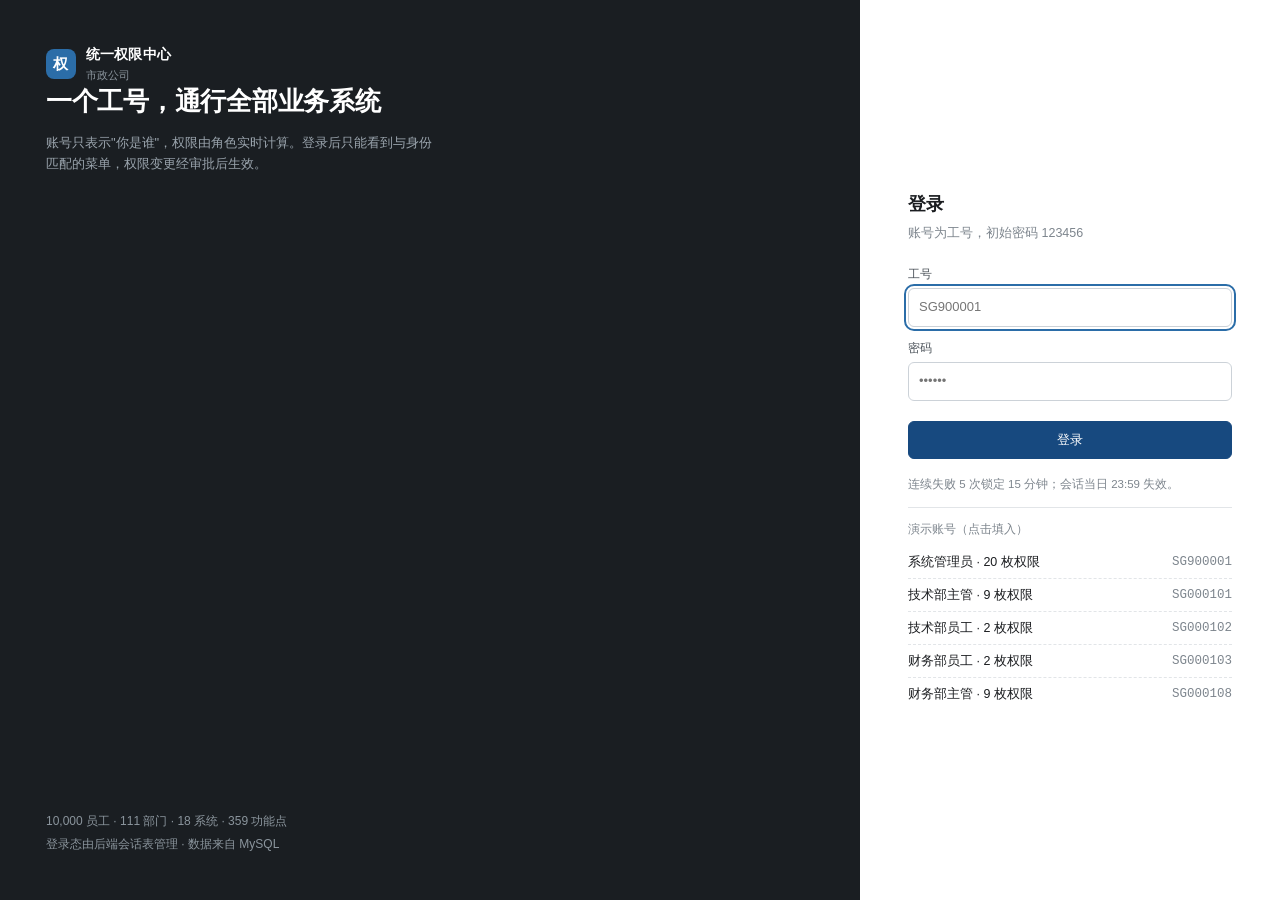
==== iam-backend/prototype.html @ 29bde238 "最新版，包含黑盒白盒测试" ====
<!DOCTYPE html>
<html lang="zh-CN">
<head>
<meta charset="utf-8">
<meta name="viewport" content="width=device-width, initial-scale=1">
<title>统一权限中心 · 前后端联调版</title>
<style>

:root{
  --paper:#f3f4f5;
  --surface:#ffffff;
  --surface-2:#f8f9fa;
  --line:#e2e5e8;
  --line-2:#ccd2d8;
  --ink:#1b1d20;
  --ink-2:#4d545b;
  --ink-3:#7d858d;
  --auth:#17497f;
  --auth-bg:#ecf2f9;
  --auth-line:#b8cde3;
  --grant:#0f6e56;
  --grant-bg:#e5f4ee;
  --add:#185fa5;
  --add-bg:#e8f1fa;
  --deny:#a32d2d;
  --deny-bg:#fbeaea;
  --except:#534ab7;
  --except-bg:#eeedfd;
  --sens:#854f0b;
  --sens-bg:#fbf0db;
  --rail:#1a1e22;
  --mono:ui-monospace,"Cascadia Mono","Consolas","Courier New",monospace;
}
*,*::before,*::after{box-sizing:border-box}
[hidden]{display:none !important}
html{-webkit-text-size-adjust:100%}
body{
  margin:0;background:var(--paper);color:var(--ink);
  font-family:-apple-system,BlinkMacSystemFont,"Segoe UI","PingFang SC","Hiragino Sans GB","Microsoft YaHei",sans-serif;
  font-size:14px;line-height:1.6;font-variant-numeric:tabular-nums;
  -webkit-font-smoothing:antialiased;
}
/* 登录态：隐藏应用外壳，登录页占满整屏 */
body.is-login .rail, body.is-login .topbar{display:none}
body.is-login .app{grid-template-columns:1fr}
body.is-login .viewport{padding:0;max-width:none}
.lg-label{display:block;font-size:12px;color:var(--ink-2);margin:0 0 4px}
.lg-err{border:1px solid #eecaca;background:var(--deny-bg);color:#7d2222;font-size:12.5px;border-radius:6px;padding:6px 9px;margin-bottom:10px}
.acct{display:flex;justify-content:space-between;gap:10px;border-bottom:1px dashed var(--line);padding:6px 0;font-size:12.5px;cursor:pointer}
.acct:last-child{border-bottom:0}
.acct:hover{color:var(--auth)}
.acct .n{font-family:var(--mono);color:var(--ink-3)}
button,input,select,textarea{font:inherit;color:inherit}
a{color:var(--auth);text-decoration:none}
h1,h2,h3,h4{margin:0;font-weight:600}
.app{display:grid;grid-template-columns:214px minmax(0,1fr);min-height:100vh}

/* ---------- 左侧导航 ---------- */
.rail{
  position:sticky;top:0;height:100vh;overflow-y:auto;background:var(--rail);
  color:#c7ced4;padding:18px 12px 14px;display:flex;flex-direction:column;gap:16px;
}
.brand{display:flex;align-items:center;gap:10px;padding:2px 8px 14px;border-bottom:1px solid rgba(255,255,255,.09)}
.mark{
  width:30px;height:30px;flex:0 0 30px;border-radius:8px;background:#2b6da8;
  color:#fff;display:grid;place-items:center;font-size:15px;font-weight:600;letter-spacing:.02em;
}
.b-name{color:#fff;font-size:13.5px;font-weight:600;letter-spacing:.01em}
.b-sub{font-size:11px;color:#8b959d;margin-top:1px}
.nav-g{display:flex;flex-direction:column;gap:2px}
.nav-t{font-size:11.5px;color:#7d878f;padding:6px 9px 4px}
.nav-i{
  display:flex;align-items:center;justify-content:space-between;gap:6px;
  background:none;border:0;border-radius:6px;padding:7px 9px;text-align:left;
  color:#c7ced4;font-size:13px;cursor:pointer;width:100%;
}
.nav-i:hover{background:rgba(255,255,255,.06);color:#fff}
.nav-i[aria-current="true"]{background:rgba(72,140,200,.20);color:#fff;box-shadow:inset 2px 0 0 #5b9fd8}
.nav-i .pin{font-size:10.5px;color:#0f6e56;background:rgba(15,110,86,.22);border-radius:3px;padding:0 5px}
.rail-foot{margin-top:auto;font-size:11px;color:#77808a;line-height:1.5;padding:10px 9px 0;border-top:1px solid rgba(255,255,255,.09)}

/* ---------- 顶部作用域条 ---------- */
.main{min-width:0;display:flex;flex-direction:column}
.topbar{
  position:sticky;top:0;z-index:20;display:flex;align-items:center;justify-content:space-between;gap:16px;
  padding:10px 22px;background:var(--surface);border-bottom:1px solid var(--line);
}
.scope{display:flex;align-items:center;gap:9px;min-width:0}
.scope-k{font-size:11.5px;color:var(--ink-3)}
.scope select{
  border:1px solid var(--line-2);background:var(--surface);border-radius:6px;
  padding:4px 8px;font-size:13px;max-width:280px;
}
.who-role{font-size:12px;color:var(--ink-2);white-space:nowrap;overflow:hidden;text-overflow:ellipsis}
.top-right{display:flex;align-items:center;gap:8px;flex:0 0 auto}
.chip{
  font-size:11.5px;color:var(--ink-2);background:var(--surface-2);border:1px solid var(--line);
  border-radius:4px;padding:2px 8px;white-space:nowrap;
}
.chip.warn{color:var(--sens);background:var(--sens-bg);border-color:#ecd9b4}

/* ---------- 内容区 ---------- */
.viewport{padding:20px 22px 56px;max-width:1500px;width:100%}
.screen[hidden]{display:none}
.screen-h{margin-bottom:14px}
.screen-h h1{font-size:20px;letter-spacing:-.01em}
.screen-h .lead{color:var(--ink-2);font-size:13px;margin:4px 0 0;max-width:78ch}
.cov{font-size:11.5px;color:var(--ink-3);margin-top:6px}
.cov b{font-weight:500;color:var(--ink-2);font-family:var(--mono);font-size:11px}

.panel{background:var(--surface);border:1px solid var(--line);border-radius:10px;overflow:hidden}
.panel + .panel{margin-top:14px}
.panel-h{
  display:flex;align-items:center;justify-content:space-between;gap:12px;
  padding:11px 14px;border-bottom:1px solid var(--line);background:var(--surface);
}
.panel-h h2{font-size:14px}
.panel-h .hint{font-size:11.5px;color:var(--ink-3);font-weight:400}
.panel-b{padding:14px}
.panel-b.flush{padding:0;overflow-x:auto}
.grid-2{display:grid;grid-template-columns:minmax(0,1fr) 340px;gap:14px;align-items:start}
.grid-2.wide{grid-template-columns:minmax(0,1fr) 380px}
.stack{display:flex;flex-direction:column;gap:14px}
.stack.sm{gap:8px}

/* ---------- 表格 ---------- */
.tbl{width:100%;border-collapse:collapse;font-size:13px}
.tbl th{
  text-align:left;font-weight:500;font-size:11.5px;color:var(--ink-3);
  padding:8px 12px;background:var(--surface-2);border-bottom:1px solid var(--line);white-space:nowrap;
}
.tbl td{padding:9px 12px;border-bottom:1px solid var(--line);vertical-align:top}
.tbl tr:last-child td{border-bottom:0}
.tbl tbody tr:hover{background:#f8fafb}
.tbl .num{font-family:var(--mono);font-size:11.5px;color:var(--ink-3)}
.tbl .who{font-weight:500}
.tbl .sub{font-size:11.5px;color:var(--ink-3);margin-top:1px}
.tbl .r{text-align:right}
.tbl.tight td{padding:7px 12px}

/* ---------- 标签 ---------- */
.tag{
  display:inline-flex;align-items:center;gap:3px;font-size:11px;line-height:1.5;
  padding:1px 6px;border-radius:4px;border:1px solid transparent;white-space:nowrap;font-weight:500;
}
.tag.grant{color:var(--grant);background:var(--grant-bg);border-color:#c9e6db}
.tag.add{color:var(--add);background:var(--add-bg);border-color:#c9dcef}
.tag.deny{color:var(--deny);background:var(--deny-bg);border-color:#eecaca}
.tag.except{color:var(--except);background:var(--except-bg);border-color:#d6d3f4}
.tag.sens{color:var(--sens);background:var(--sens-bg);border-color:#ecd9b4}
.tag.mute{color:var(--ink-3);background:var(--surface-2);border-color:var(--line)}
.tag.pend{color:var(--auth);background:var(--auth-bg);border-color:var(--auth-line)}
.tag.plain{color:var(--ink-2);background:none;border-color:var(--line-2)}
.pm{font-family:var(--mono);font-weight:600;font-size:12px}
.pm.plus{color:var(--add)}
.pm.minus{color:var(--deny)}

/* ---------- 按钮 ---------- */
.btn{
  display:inline-flex;align-items:center;gap:6px;border:1px solid var(--line-2);background:var(--surface);
  color:var(--ink);border-radius:6px;padding:5px 11px;font-size:12.5px;cursor:pointer;
}
.btn:hover{background:var(--surface-2)}
.btn.pri{background:var(--auth);border-color:var(--auth);color:#fff}
.btn.pri:hover{background:#123a66}
.btn.danger{color:var(--deny);border-color:#e0b4b4;background:#fff}
.btn.ghost{border-color:transparent;background:none;color:var(--auth);padding-left:0}
.btn.sm{padding:3px 8px;font-size:11.5px}
.viewport.is-ro .pick input{pointer-events:none;opacity:.45}
.viewport.is-ro .inp,.viewport.is-ro textarea{pointer-events:none;opacity:.6}
.viewport.is-ro .only-edit{display:none !important}
.btn[disabled]{opacity:.4;cursor:not-allowed}
.btn:focus-visible,.nav-i:focus-visible,select:focus-visible,input:focus-visible,textarea:focus-visible{
  outline:2px solid #2b6da8;outline-offset:2px;
}
.actions{display:flex;gap:8px;flex-wrap:wrap;align-items:center}

/* ---------- KPI 条 ---------- */
.kpis{display:grid;grid-template-columns:repeat(4,minmax(0,1fr));border:1px solid var(--line);background:var(--surface);border-radius:10px;overflow:hidden}
.kpi{padding:12px 14px;border-right:1px solid var(--line)}
.kpi:last-child{border-right:0}
.kpi .k{font-size:11.5px;color:var(--ink-3)}
.kpi .v{font-size:21px;font-weight:600;letter-spacing:-.01em;margin-top:2px}
.kpi .v small{font-size:12px;font-weight:400;color:var(--ink-3);margin-left:3px}
.kpi .d{font-size:11px;color:var(--ink-3);margin-top:1px}

/* ---------- 提示条 ---------- */
.banner{
  display:flex;align-items:flex-start;gap:8px;padding:9px 12px;border-radius:7px;font-size:12.5px;
  border:1px solid var(--auth-line);background:var(--auth-bg);color:#12395f;margin-bottom:12px;
}
.banner[hidden]{display:none}
.banner.warn{border-color:#ecd9b4;background:var(--sens-bg);color:#6b3f08}
.banner.deny{border-color:#eecaca;background:var(--deny-bg);color:#7d2222}
.banner.mute{border-color:var(--line);background:var(--surface-2);color:var(--ink-2)}
.banner b{font-weight:600}

/* ---------- 权限台账 ---------- */
.formula{display:flex;flex-wrap:wrap;align-items:center;gap:6px;font-size:12px;color:var(--ink-2)}
.fbox{border:1px solid var(--line);background:var(--surface-2);border-radius:6px;padding:6px 9px;text-align:center;min-width:70px}
.fbox .n{display:block;font-size:16px;font-weight:600;color:var(--ink);font-family:var(--mono)}
.fbox .l{display:block;font-size:10.5px;color:var(--ink-3)}
.frows{border:1px solid var(--line);border-radius:7px;padding:3px 10px;background:var(--surface-2)}
.frow{display:flex;align-items:center;gap:8px;padding:5px 0;border-bottom:1px dashed var(--line)}
.frow:last-child{border-bottom:0}
.frow .fl{font-size:12px;color:var(--ink-2)}
.frow .fn{margin-left:auto;font-family:var(--mono);font-weight:600;font-size:13.5px;color:var(--ink)}
.frow.total .fl{color:var(--ink);font-weight:500}
.frow.total .fn{font-size:16px;color:var(--auth)}
.pick-row.sel{background:var(--auth-bg);box-shadow:inset 2px 0 0 var(--auth)}
.list-item{display:block;width:100%;text-align:left;background:none;border:0;border-bottom:1px solid var(--line);padding:11px 14px;cursor:pointer}
.list-item:last-child{border-bottom:0}
.list-item:hover{background:#f8fafb}
.list-item.sel{background:var(--auth-bg);box-shadow:inset 3px 0 0 var(--auth)}
.list-item .t{font-size:13px;font-weight:500;color:var(--ink)}
.list-item .m{font-size:11.5px;color:var(--ink-3);margin-top:2px}
.list-item .r{float:right;font-size:11px;color:var(--ink-3)}
.fop{color:var(--ink-3);font-size:14px}
.equiv{font-family:var(--mono);font-weight:600;color:var(--ink)}

/* ---------- 审批链 ---------- */
.steps{display:flex;flex-direction:column;gap:0}
.step{display:flex;gap:10px;position:relative;padding-bottom:14px}
.step:last-child{padding-bottom:0}
.step::before{
  content:"";position:absolute;left:9px;top:20px;bottom:0;width:1px;background:var(--line-2);
}
.step:last-child::before{display:none}
.dot{
  width:19px;height:19px;flex:0 0 19px;border-radius:50%;border:1px solid var(--line-2);
  background:var(--surface);display:grid;place-items:center;font-size:10px;color:var(--ink-3);z-index:1;
}
.step.done .dot{background:var(--grant);border-color:var(--grant);color:#fff}
.step.cur .dot{background:var(--auth);border-color:var(--auth);color:#fff;box-shadow:0 0 0 3px var(--auth-bg)}
.step .s-t{font-size:12.5px;font-weight:500}
.step .s-d{font-size:11.5px;color:var(--ink-3);margin-top:1px}
.step .s-n{font-size:11px;color:var(--ink-2);background:var(--surface-2);border:1px solid var(--line);border-radius:4px;padding:3px 7px;margin-top:4px;display:inline-block}

/* ---------- 表单 ---------- */
.field{margin-bottom:12px}
.field:last-child{margin-bottom:0}
.field > label{display:block;font-size:12px;color:var(--ink-2);margin-bottom:4px}
.field .need{color:var(--deny)}
.inp{
  width:100%;border:1px solid var(--line-2);border-radius:6px;padding:6px 9px;font-size:13px;background:var(--surface);
}
textarea.inp{min-height:64px;resize:vertical;line-height:1.55}
.radio-row{display:flex;gap:14px;flex-wrap:wrap;font-size:12.5px;color:var(--ink-2);padding-top:3px}
.radio-row label{display:flex;align-items:center;gap:5px;cursor:pointer}
.help{font-size:11.5px;color:var(--ink-3);margin-top:4px}

/* ---------- 选择列表 ---------- */
.pick{border:1px solid var(--line);border-radius:7px;overflow:hidden}
.pick-h{display:flex;align-items:center;justify-content:space-between;gap:8px;padding:7px 10px;background:var(--surface-2);border-bottom:1px solid var(--line);font-size:12.5px}
.pick-row{display:flex;align-items:center;gap:8px;padding:6px 10px;border-bottom:1px solid var(--line);font-size:12.5px}
.pick-row:last-child{border-bottom:0}
.pick-row:hover{background:#f8fafb}
.pick-row .code{font-family:var(--mono);font-size:10.5px;color:var(--ink-3);margin-left:auto}

/* ---------- 小结构 ---------- */
.kv{display:grid;grid-template-columns:88px minmax(0,1fr);gap:5px 10px;font-size:12.5px}
.kv dt{color:var(--ink-3)}
.kv dd{margin:0;color:var(--ink)}
.muted{color:var(--ink-3);font-size:11.5px}
.rule{height:1px;background:var(--line);margin:12px 0}
.sec-t{font-size:12px;color:var(--ink-3);margin:0 0 7px}
.mono{font-family:var(--mono)}
.right{border-left:1px solid var(--line);padding-left:14px}
.divider{display:flex;align-items:center;gap:8px;font-size:11.5px;color:var(--ink-3);margin:10px 0}
.divider::before,.divider::after{content:"";height:1px;background:var(--line);flex:1}
.chips{display:flex;gap:6px;flex-wrap:wrap}
.fchip{border:1px solid var(--line-2);background:var(--surface);border-radius:999px;padding:3px 10px;font-size:12px;cursor:pointer;color:var(--ink-2)}
.fchip[aria-pressed="true"]{background:var(--auth);border-color:var(--auth);color:#fff}
.tabs{display:flex;gap:16px;border-bottom:1px solid var(--line);margin-bottom:14px}
.tab{background:none;border:0;padding:7px 0;font-size:13px;color:var(--ink-3);cursor:pointer;border-bottom:2px solid transparent;margin-bottom:-1px}
.tab[aria-selected="true"]{color:var(--ink);border-bottom-color:var(--auth);font-weight:500}
.tree{font-size:12.5px}
.tree .t1{font-weight:600;padding:5px 0}
.tree .t2{padding:4px 0 4px 16px;color:var(--ink-2)}
.tree .t3{padding:4px 0 4px 32px;color:var(--ink-2);display:flex;gap:8px;align-items:center}
.tree .t3 .code{font-family:var(--mono);font-size:10.5px;color:var(--ink-3);margin-left:auto}
.avatar{width:26px;height:26px;border-radius:50%;background:var(--auth-bg);color:var(--auth);display:grid;place-items:center;font-size:11.5px;font-weight:600;flex:0 0 26px}
.userline{display:flex;align-items:center;gap:8px}
.legend{display:flex;gap:14px;flex-wrap:wrap;font-size:11.5px;color:var(--ink-3)}
.bar{height:6px;border-radius:3px;background:var(--surface-2);border:1px solid var(--line);overflow:hidden;display:flex}
.bar i{display:block;height:100%}
.bar .b-base{background:#9fb3c6}
.bar .b-add{background:#4a8bc2}
.bar .b-exc{background:#7d75d0}
.bar .b-deny{background:#c46b6b}
.timeline{list-style:none;margin:0;padding:0;font-size:12px}
.timeline li{display:grid;grid-template-columns:72px 10px minmax(0,1fr);gap:8px;padding-bottom:9px}
.timeline li span:first-child{color:var(--ink-3);font-family:var(--mono);font-size:11px}
.timeline .d{justify-self:center;width:7px;height:7px;border-radius:50%;background:var(--line-2);margin-top:5px}
.timeline li.on .d{background:var(--auth)}
.login-wrap{min-height:100vh;display:grid;grid-template-columns:minmax(0,1fr) 420px;background:var(--surface)}
.login-side{background:var(--rail);color:#cfd6dc;padding:44px 46px;display:flex;flex-direction:column;justify-content:space-between}
.login-side h1{font-size:26px;color:#fff;line-height:1.35;letter-spacing:-.01em;max-width:16em}
.login-side p{color:#9aa4ad;font-size:13px;max-width:30em;margin:14px 0 0}
.login-form{display:flex;flex-direction:column;justify-content:center;padding:44px 48px;gap:0}
.login-form h2{font-size:18px;margin-bottom:4px}
.login-form .sub{font-size:12.5px;color:var(--ink-3);margin-bottom:22px}
.login-form .inp{padding:8px 10px;margin-bottom:12px}
.login-note{font-size:11.5px;color:var(--ink-3);margin-top:16px;line-height:1.7}
@media (max-width:1100px){
  .app{grid-template-columns:1fr}
  .rail{position:static;height:auto;flex-direction:row;flex-wrap:wrap;align-items:center;gap:10px;padding:10px 12px}
  .brand{border:0;padding:0;flex:0 0 auto}
  #nav{display:flex;flex:1 1 auto;flex-wrap:wrap;justify-content:flex-end;gap:6px}
  .nav-g{flex-direction:row;flex-wrap:wrap;gap:4px}
  .nav-i{width:auto;padding:4px 10px;font-size:12px;border:1px solid rgba(255,255,255,.14)}
  .nav-t{display:none}
  .rail-foot{display:none}
  .grid-2,.grid-2.wide{grid-template-columns:1fr}
  .kpis{grid-template-columns:repeat(2,1fr)}
  .login-wrap{grid-template-columns:1fr}
  .login-side{padding:28px}
}
@media (prefers-reduced-motion:reduce){*{animation:none!important;transition:none!important}}


.mx th{text-align:center}
.mx td{text-align:center;padding:6px 8px}
.mx td:first-child{text-align:left;width:38%}
.mx .on{color:var(--grant);font-weight:600}
.mx .off{color:#c9ced3}
.op{font-size:11px;border:1px solid var(--line);border-radius:3px;padding:0 4px;color:var(--ink-3);margin-right:3px;display:inline-block;line-height:1.5}
.op.on{color:var(--grant);border-color:#c9e6db;background:var(--grant-bg)}
.gap{display:grid;grid-template-columns:22px minmax(0,1fr);gap:8px;font-size:12.5px;padding:7px 0;border-bottom:1px dashed var(--line)}
.gap:last-child{border-bottom:0}
.gap b{font-weight:600;color:var(--ink)}
.gap .no{color:var(--deny);font-family:var(--mono);font-size:11.5px}


</style>
<style>
  .loading,.empty{padding:32px 16px;text-align:center;color:var(--ink-3);font-size:13px}
  .toast-host{position:fixed;right:22px;bottom:22px;z-index:99;display:flex;flex-direction:column;gap:10px}
  .toast{
    min-width:250px;max-width:400px;padding:11px 14px;border-radius:8px;background:#1f2937;color:#fff;
    font-size:13px;line-height:1.55;box-shadow:0 10px 30px rgba(0,0,0,.18);
    border-left:3px solid #5b9fd8;animation:toastIn .18s ease-out
  }
  .toast.err{background:#7d2222;border-left-color:#f0a6a6}
  .toast.ok{background:#0f4c3a;border-left-color:#7fd3b5}
  @keyframes toastIn{from{opacity:0;transform:translateY(6px)}to{opacity:1;transform:none}}
  .apply-grid{display:grid;grid-template-columns:110px minmax(0,1fr);gap:10px 14px;align-items:start}
  .apply-grid > label{padding-top:8px;font-size:12.5px;color:var(--ink-2)}
  .apply-grid .help{font-size:11.5px;color:var(--ink-3);margin-top:4px;line-height:1.6}
  .form-error{color:var(--deny);background:var(--deny-bg);border:1px solid #eecaca;border-radius:6px;padding:7px 10px;font-size:12.5px;margin-bottom:10px}
  .row-actions{display:flex;gap:6px;justify-content:flex-end}
  .perm-cell{font-family:var(--mono);font-size:11px;color:var(--ink-3)}
  .modal-mask{position:fixed;inset:0;background:rgba(17,24,39,.45);display:flex;align-items:center;justify-content:center;z-index:100;padding:20px}
  .modal{background:#fff;border-radius:12px;width:min(580px,100%);max-height:90vh;overflow:auto;box-shadow:0 20px 60px rgba(0,0,0,.25)}
  .modal-head{display:flex;align-items:center;justify-content:space-between;padding:14px 18px;border-bottom:1px solid var(--line)}
  .modal-head h3{margin:0;font-size:15px;font-weight:600}
  .modal-close{border:0;background:none;font-size:20px;line-height:1;color:var(--ink-3);cursor:pointer;padding:0 2px}
  .modal-body{padding:16px 18px}
  .modal-foot{display:flex;justify-content:flex-end;gap:8px;padding:12px 18px;border-top:1px solid var(--line)}
  .mfield{margin-bottom:12px}
  .mfield:last-child{margin-bottom:0}
  .mfield label{display:block;font-size:12px;color:var(--ink-2);margin-bottom:4px}
  .page-actions{display:flex;gap:8px;align-items:center;flex-shrink:0}
  .perm-groups{max-height:52vh;overflow:auto;border:1px solid var(--line);border-radius:8px;margin-top:10px}
  .perm-group{border-bottom:1px solid var(--line);padding:8px 12px}
  .perm-group:last-child{border-bottom:0}
  .perm-group-h{font-size:11.5px;color:var(--ink-3);margin-bottom:4px}
  .perm-check{display:flex;align-items:center;gap:8px;padding:4px 0;font-size:12.5px;cursor:pointer}
  .perm-check code{margin-left:auto;font-size:10.5px;color:var(--ink-3);font-family:var(--mono)}
</style>
</head>
<body>
<div class="app" id="app">
  <aside class="rail">
    <div class="brand">
      <div class="mark">权</div>
      <div>
        <div class="b-name">统一权限中心</div>
        <div class="b-sub">市政公司 · 联调版</div>
      </div>
    </div>
    <nav id="nav"></nav>
    <div class="rail-foot">
      数据来自 MySQL · 会话由后端管理<br>
      <span id="railApi"></span>
    </div>
  </aside>
  <div class="main">
    <header class="topbar">
      <div class="scope">
        <span class="scope-k">当前登录</span>
        <span class="who-role" id="whoRole"></span>
      </div>
      <div class="top-right">
        <span class="chip" id="whoName">—</span>
        <span class="chip" id="sessChip">会话至 23:59</span>
        <button class="btn sm" id="logout">退出登录</button>
      </div>
    </header>
    <div class="viewport" id="view"></div>
  </div>
</div>
<div class="toast-host" id="toastHost"></div>

<script>
/* ============================================================
 * 后端地址
 * 若要连接云服务器，只需将 API_BASE_URL 修改为
 * http://<服务器公网IP>:8080 即可
 * ============================================================ */
const API_BASE_URL = 'http://127.0.0.1:8080';

const SESSION_KEY = 'iam_session';
const state = {
  sessionId: '',
  user: null,
  roles: [],
  permissions: [],
  menus: [],
  expireAt: '',
  active: ''
};

const el = id => document.getElementById(id);

function escapeHtml(v) {
  return String(v == null ? '' : v).replace(/[&<>"']/g, c => ({
    '&': '&amp;', '<': '&lt;', '>': '&gt;', '"': '&quot;', "'": '&#39;'
  }[c]));
}

/* ---------------- Toast ---------------- */
function toast(message, type) {
  const box = document.createElement('div');
  box.className = 'toast ' + (type || '');
  box.textContent = message;
  el('toastHost').appendChild(box);
  setTimeout(() => box.remove(), 4200);
}

/* ---------------- 请求 ---------------- */
async function api(path, options = {}) {
  const { method = 'GET', body = null, auth = true } = options;
  const headers = {};
  if (auth && state.sessionId) headers['Authorization'] = 'Bearer ' + state.sessionId;
  if (body) headers['Content-Type'] = 'application/json';

  let res;
  try {
    res = await fetch(`${API_BASE_URL}${path}`, {
      method,
      headers,
      body: body ? JSON.stringify(body) : undefined
    });
  } catch (e) {
    return { code: -1, message: `无法连接后端（${API_BASE_URL}），请确认服务已启动` };
  }

  let data;
  try {
    data = await res.json();
  } catch (e) {
    return { code: -1, message: '后端返回的不是合法 JSON' };
  }

  if (data.code === 403) {
    const perm = data.data && data.data.requiredPerm ? data.data.requiredPerm : '未知';
    toast(`越权拦截生效：缺少权限 ${perm}`, 'err');
  }
  if (auth && (res.status === 401 || data.code === 401)) {
    clearSession();
    renderLogin('会话已失效，请重新登录');
  }
  return data;
}

/* ---------------- 会话 ---------------- */
function clearSession() {
  state.sessionId = '';
  state.user = null;
  state.roles = [];
  state.permissions = [];
  state.menus = [];
  state.expireAt = '';
  localStorage.removeItem(SESSION_KEY);
}

function saveSession(data) {
  localStorage.setItem(SESSION_KEY, JSON.stringify({
    sessionId: data.sessionId,
    user: { id: data.user.id, name: data.user.name, account: data.user.account },
    roles: (data.roles || []).map(r => r.name || r),
    menus: data.menus || [],
    expireAt: data.expireAt || ''
  }));
}

function readSession() {
  try { return JSON.parse(localStorage.getItem(SESSION_KEY) || 'null'); } catch (e) { return null; }
}

function applySession(data) {
  state.sessionId = data.sessionId || state.sessionId;
  state.user = data.user || state.user;
  state.roles = (data.roles || []).map(r => r.name || r);
  state.permissions = data.permissions || [];
  state.menus = data.menus || [];
  state.expireAt = data.expireAt || state.expireAt;
}

/* ---------------- 登录页 ---------------- */
function showLoginError(message) {
  const box = el('lgErr');
  if (!message) { box.hidden = true; box.textContent = ''; return; }
  box.hidden = false;
  box.textContent = message;
}

function renderLogin(message) {
  document.body.classList.add('is-login');
  el('whoName').textContent = '未登录';
  el('whoRole').textContent = '';
  el('nav').innerHTML = '';

  el('view').innerHTML =
    '<div class="login-wrap"><div class="login-side"><div>' +
    '<div class="brand" style="border:0;padding:0"><div class="mark">权</div><div><div class="b-name">统一权限中心</div><div class="b-sub">市政公司</div></div></div>' +
    '<h1>一个工号，通行全部业务系统</h1>' +
    '<p>账号只表示"你是谁"，权限由角色实时计算。登录后只能看到与身份匹配的菜单，权限变更经审批后生效。</p>' +
    '</div><div style="font-size:12px;color:#8b959d;line-height:1.9">10,000 员工 · 111 部门 · 18 系统 · 359 功能点<br>登录态由后端会话表管理 · 数据来自 MySQL</div></div>' +
    '<div class="login-form"><h2>登录</h2><div class="sub">账号为工号，初始密码 123456</div>' +
    '<div id="lgErr" class="lg-err"' + (message ? '' : ' hidden') + '>' + escapeHtml(message || '') + '</div>' +
    '<label class="lg-label">工号</label><input id="lgAcc" class="inp" placeholder="SG900001" autocomplete="username">' +
    '<label class="lg-label">密码</label><input id="lgPwd" class="inp" type="password" placeholder="••••••" autocomplete="current-password">' +
    '<button class="btn pri" id="lgBtn" style="margin-top:8px;justify-content:center;padding:8px">登录</button>' +
    '<div class="login-note">连续失败 5 次锁定 15 分钟；会话当日 23:59 失效。</div>' +
    '<div class="rule"></div><div class="sec-t">演示账号（点击填入）</div><div id="lgList"></div></div></div>';

  const accounts = [
    { account: 'SG900001', label: '系统管理员', desc: '20 枚权限' },
    { account: 'SG000101', label: '技术部主管', desc: '9 枚权限' },
    { account: 'SG000102', label: '技术部员工', desc: '2 枚权限' },
    { account: 'SG000103', label: '财务部员工', desc: '2 枚权限' },
    { account: 'SG000108', label: '财务部主管', desc: '9 枚权限' }
  ];
  const box = el('lgList');
  accounts.forEach(a => {
    const d = document.createElement('div');
    d.className = 'acct';
    d.innerHTML = '<span>' + a.label + ' · ' + a.desc + '</span><span class="n">' + a.account + '</span>';
    d.addEventListener('click', () => {
      el('lgAcc').value = a.account;
      el('lgPwd').value = '123456';
      el('lgPwd').focus();
    });
    box.appendChild(d);
  });

  el('lgBtn').addEventListener('click', doLogin);
  el('lgPwd').addEventListener('keydown', e => { if (e.key === 'Enter') doLogin(); });
  el('lgAcc').addEventListener('keydown', e => { if (e.key === 'Enter') el('lgPwd').focus(); });
  el('lgAcc').focus();
}

async function doLogin() {
  const account = el('lgAcc').value.trim();
  const password = el('lgPwd').value;
  showLoginError('');
  if (!account || !password) { showLoginError('请输入工号和密码'); return; }

  const btn = el('lgBtn');
  btn.disabled = true;
  btn.textContent = '登录中…';

  const res = await api('/api/auth/login', {
    method: 'POST',
    body: { account, password },
    auth: false
  });

  btn.disabled = false;
  btn.textContent = '登录';

  if (res.code !== 0) {
    showLoginError(res.message || '登录失败');
    return;
  }

  applySession(res.data);
  saveSession(res.data);
  showConsole();
}

/* ---------------- 主框架 ---------------- */
function showConsole() {
  document.body.classList.remove('is-login');
  el('whoName').textContent = `${state.user.name} · ${state.user.account}`;
  el('whoRole').textContent = state.roles.join(' / ') || '无角色';
  el('sessChip').textContent = state.expireAt ? '会话至 ' + state.expireAt.slice(11, 16) : '会话有效';
  el('railApi').textContent = 'API ' + API_BASE_URL;
  buildNav();

  const hashPath = location.hash.replace(/^#/, '');
  const target = state.menus.find(m => m.path === hashPath) || state.menus[0];
  if (target) { openMenu(target.path); }
  else { el('view').innerHTML = '<div class="panel"><div class="panel-b muted">当前账号没有任何可访问菜单。</div></div>'; }
}

function buildNav() {
  const nav = el('nav');
  nav.innerHTML = '';
  if (!state.menus.length) { return; }

  const group = document.createElement('div');
  group.className = 'nav-g';
  group.innerHTML = '<div class="nav-t">功能菜单</div>';
  state.menus.forEach(m => {
    const b = document.createElement('button');
    b.className = 'nav-i';
    b.dataset.path = m.path;
    b.textContent = m.label;
    b.addEventListener('click', () => openMenu(m.path));
    group.appendChild(b);
  });
  nav.appendChild(group);
}

async function openMenu(path) {
  state.active = path;
  if (location.hash !== '#' + path) { history.replaceState(null, '', '#' + path); }
  document.querySelectorAll('.nav-i').forEach(b => {
    if (b.dataset.path === path) { b.setAttribute('aria-current', 'true'); }
    else { b.removeAttribute('aria-current'); }
  });

  const menu = state.menus.find(m => m.path === path) || { path, label: path, perm: '' };
  el('view').innerHTML = '<div class="loading">加载中…</div>';

  const renderer = views[path];
  if (!renderer) {
    el('view').innerHTML = pageHead(menu.label, '该菜单暂未实现页面。') +
      '<div class="panel"><div class="empty">接口已就绪，页面待接入。</div></div>';
    return;
  }

  try {
    await renderer(menu);
  } catch (e) {
    el('view').innerHTML = pageHead(menu.label, '页面加载失败') +
      '<div class="panel"><div class="empty">' + escapeHtml(e.message) + '</div></div>';
  }
}

/* ---------------- 渲染工具 ---------------- */
const views = {
  '/perms': renderPerms,
  '/users': renderUsers,
  '/applies': renderApplies,
  '/approvals': renderApprovals,
  '/roles': renderRoles,
  '/permissions': renderPermissions,
  '/report': renderReport
};

function pageHead(title, lead) {
  return '<div class="screen-h"><h1>' + escapeHtml(title) + '</h1><p class="lead">' + escapeHtml(lead) + '</p></div>';
}

function deniedCard(res) {
  const perm = res && res.data && res.data.requiredPerm ? res.data.requiredPerm : '未知';
  return '<div class="panel"><div class="panel-b" style="text-align:center;padding:30px">' +
    '<div style="font-size:15px;font-weight:600;color:var(--deny)">403 · 无权限</div>' +
    '<p class="muted" style="margin:8px 0 0">缺少权限码 <b style="font-family:var(--mono)">' + escapeHtml(perm) + '</b>，请求已被后端拦截。</p>' +
    '</div></div>';
}

function statusTag(status) {
  if (status === 0) { return '<span class="tag pend">待审批</span>'; }
  if (status === 1) { return '<span class="tag grant">已通过</span>'; }
  return '<span class="tag deny">已驳回</span>';
}

function typeLabel(type) {
  return type === 'ROLE' ? '<span class="tag plain">角色</span>' : '<span class="tag plain">权限</span>';
}

function can(code) {
  return state.permissions.includes(code);
}

function pageHeadAction(title, lead, actionsHtml) {
  return '<div class="screen-h" style="display:flex;justify-content:space-between;align-items:flex-start;gap:16px">' +
    '<div><h1>' + escapeHtml(title) + '</h1><p class="lead">' + escapeHtml(lead) + '</p></div>' +
    '<div class="page-actions">' + actionsHtml + '</div></div>';
}

/**
 * 通用表单弹窗。onSubmit(values) 返回接口响应；code=0 时自动关闭。
 */
function openFormModal(title, fields, submitText, onSubmit) {
  const mask = document.createElement('div');
  mask.className = 'modal-mask';
  const fieldHtml = fields.map(f => {
    let control;
    if (f.type === 'textarea') {
      control = '<textarea class="inp" id="mf_' + f.name + '" style="min-height:62px" placeholder="' +
        escapeHtml(f.placeholder || '') + '">' + escapeHtml(f.value || '') + '</textarea>';
    } else {
      control = '<input class="inp" id="mf_' + f.name + '" type="' + (f.type || 'text') + '" value="' +
        escapeHtml(f.value || '') + '" placeholder="' + escapeHtml(f.placeholder || '') + '"' +
        (f.readonly ? ' readonly' : '') + '>';
    }
    return '<div class="mfield"><label>' + escapeHtml(f.label) + (f.required ? ' *' : '') + '</label>' +
      control + (f.help ? '<div class="help">' + escapeHtml(f.help) + '</div>' : '') + '</div>';
  }).join('');

  mask.innerHTML = '<div class="modal">' +
    '<div class="modal-head"><h3>' + escapeHtml(title) + '</h3><button class="modal-close" data-close>×</button></div>' +
    '<div class="modal-body"><div class="form-error" id="mErr" hidden></div>' + fieldHtml + '</div>' +
    '<div class="modal-foot"><button class="btn" data-close>取消</button>' +
    '<button class="btn pri" id="mSubmit">' + escapeHtml(submitText) + '</button></div></div>';

  document.body.appendChild(mask);
  const close = () => mask.remove();
  mask.querySelectorAll('[data-close]').forEach(b => b.addEventListener('click', close));
  mask.addEventListener('click', e => { if (e.target === mask) { close(); } });

  const err = mask.querySelector('#mErr');
  const showErr = msg => {
    err.hidden = !msg;
    err.textContent = msg || '';
  };

  const btn = mask.querySelector('#mSubmit');
  btn.addEventListener('click', async () => {
    const values = {};
    fields.forEach(f => { values[f.name] = (mask.querySelector('#mf_' + f.name).value || '').trim(); });
    const missing = fields.find(f => f.required && !values[f.name]);
    if (missing) { showErr(missing.label + '不能为空'); return; }

    btn.disabled = true;
    btn.textContent = '提交中…';
    try {
      const res = await onSubmit(values);
      if (res && res.code !== 0) {
        showErr(res.message || '操作失败');
        btn.disabled = false;
        btn.textContent = submitText;
        return;
      }
      close();
    } catch (e) {
      showErr(e.message || '操作失败');
      btn.disabled = false;
      btn.textContent = submitText;
    }
  });
}

/* ---------------- 我的权限 ---------------- */
async function renderPerms(menu) {
  const res = await api('/api/auth/me');
  if (res.code !== 0) { el('view').innerHTML = deniedCard(res); return; }

  const d = res.data;
  state.permissions = d.permissions || [];
  state.roles = (d.roles || []).map(r => r.name);

  const roles = (d.roles || []).map(r => '<span class="tag pend">' + escapeHtml(r.name) + '</span>').join(' ');
  const perms = state.permissions.map(p => '<span class="tag plain" style="font-family:var(--mono);font-size:11px">' + escapeHtml(p) + '</span>').join(' ');

  el('view').innerHTML =
    pageHead('我的权限', '实时计算：角色权限 ∪ 审批产生的直接权限。') +
    '<div class="kpis">' +
      '<div class="kpi"><div class="k">权限码</div><div class="v">' + state.permissions.length + '<small>枚</small></div><div class="d">后端计算</div></div>' +
      '<div class="kpi"><div class="k">角色</div><div class="v">' + state.roles.length + '<small>个</small></div><div class="d">' + (state.roles.join(' / ') || '无') + '</div></div>' +
      '<div class="kpi"><div class="k">可见菜单</div><div class="v">' + state.menus.length + '<small>项</small></div><div class="d">按权限过滤</div></div>' +
      '<div class="kpi"><div class="k">账号</div><div class="v" style="font-size:15px;margin-top:6px">' + escapeHtml(d.user.account) + '</div><div class="d">' + escapeHtml(d.user.name) + '</div></div>' +
    '</div>' +
    '<div class="grid-2" style="margin-top:14px">' +
      '<div class="panel"><div class="panel-h"><h2>权限码</h2><span class="hint">' + state.permissions.length + ' 枚</span></div>' +
        '<div class="panel-b"><div style="display:flex;flex-wrap:wrap;gap:6px">' + (perms || '<span class="muted">无权限</span>') + '</div></div></div>' +
      '<div class="panel"><div class="panel-h"><h2>角色</h2></div>' +
        '<div class="panel-b">' + (roles || '<span class="muted">无角色</span>') +
        '<div class="rule"></div><div class="muted">会话到期：' + escapeHtml(state.expireAt || '—') + '</div></div></div>' +
    '</div>';
}

/* ---------------- 直接授权弹窗 ---------------- */
async function openGrantModal(user) {
  const [allRes, directRes] = await Promise.all([
    api('/api/permissions'),
    api('/api/users/' + user.id + '/permissions')
  ]);

  if (allRes.code !== 0) { toast(allRes.message || '加载权限清单失败', 'err'); return; }
  if (directRes.code !== 0) { toast(directRes.message || '加载用户直接权限失败', 'err'); return; }

  const all = allRes.data || [];
  const checked = new Set((directRes.data || []).map(p => String(p.id)));
  const groups = {};
  all.forEach(p => {
    const key = p.sysName || '其他';
    (groups[key] = groups[key] || []).push(p);
  });

  const groupsHtml = Object.keys(groups).map(sys =>
    '<div class="perm-group"><div class="perm-group-h">' + escapeHtml(sys) + '</div>' +
    groups[sys].map(p =>
      '<label class="perm-check"><input type="checkbox" data-perm-id="' + p.id + '"' +
      (checked.has(String(p.id)) ? ' checked' : '') + '>' +
      '<span>' + escapeHtml(p.funcName) + ' · ' + escapeHtml(p.action) + '</span>' +
      '<code>' + escapeHtml(p.permCode) + '</code></label>'
    ).join('') + '</div>'
  ).join('');

  const mask = document.createElement('div');
  mask.className = 'modal-mask';
  mask.innerHTML = '<div class="modal">' +
    '<div class="modal-head"><h3>授权 · ' + escapeHtml(user.name) + '（' + escapeHtml(user.account) + '）</h3>' +
    '<button class="modal-close" data-close>×</button></div>' +
    '<div class="modal-body">' +
      '<div class="form-error" id="mErr" hidden></div>' +
      '<div class="muted" style="font-size:12px;line-height:1.7">这里只管理"直接授权"（例外授予）；角色带来的权限不在此处显示。保存后该用户会被强制下线。</div>' +
      '<div class="perm-groups">' + groupsHtml + '</div>' +
    '</div>' +
    '<div class="modal-foot"><span class="muted" id="grantCount" style="margin-right:auto"></span>' +
    '<button class="btn" data-close>取消</button><button class="btn pri" id="mSave">保存</button></div></div>';

  document.body.appendChild(mask);
  const close = () => mask.remove();
  mask.querySelectorAll('[data-close]').forEach(b => b.addEventListener('click', close));
  mask.addEventListener('click', e => { if (e.target === mask) { close(); } });

  const updateCount = () => {
    const n = mask.querySelectorAll('input[data-perm-id]:checked').length;
    mask.querySelector('#grantCount').textContent = '已选 ' + n + ' 项';
  };
  mask.querySelectorAll('input[data-perm-id]').forEach(cb => cb.addEventListener('change', updateCount));
  updateCount();

  mask.querySelector('#mSave').addEventListener('click', async () => {
    const ids = Array.from(mask.querySelectorAll('input[data-perm-id]:checked'))
      .map(x => Number(x.dataset.permId));
    const btn = mask.querySelector('#mSave');
    const err = mask.querySelector('#mErr');
    btn.disabled = true;
    btn.textContent = '保存中…';

    const res = await api('/api/users/' + user.id + '/permissions', {
      method: 'POST',
      body: { permissionIds: ids }
    });

    btn.disabled = false;
    btn.textContent = '保存';
    if (res.code !== 0) {
      err.hidden = false;
      err.textContent = res.message || '保存失败';
      return;
    }

    close();
    toast('授权成功，该用户已被强制下线', 'ok');
    openMenu('/users');
  });
}

/* ---------------- 用户管理 ---------------- */
async function renderUsers(menu) {
  const res = await api('/api/users?page=1&size=100');
  if (res.code !== 0) { el('view').innerHTML = deniedCard(res); return; }

  const list = res.data.list || [];
  const canAdd = can('USER:ADD');
  const canEdit = can('USER:EDIT');
  const canDel = can('USER:DELETE');

  const rows = list.map(u => {
    const actions = [];
    if (canEdit) { actions.push('<button class="btn sm" data-grant-user="' + u.id + '">授权</button>'); }
    if (canEdit) { actions.push('<button class="btn sm" data-edit-user="' + u.id + '">编辑</button>'); }
    if (canDel) { actions.push('<button class="btn sm danger" data-del-user="' + u.id + '">删除</button>'); }
    return '<tr>' +
      '<td class="perm-cell">' + escapeHtml(u.account) + '</td>' +
      '<td><b>' + escapeHtml(u.name) + '</b></td>' +
      '<td>' + escapeHtml(u.department || '—') + '</td>' +
      '<td>' + escapeHtml(u.roleNames || '—') + '</td>' +
      '<td>' + u.permCount + '</td>' +
      '<td>' + (u.status === 1 ? '<span class="tag grant">启用</span>' : '<span class="tag deny">停用</span>') + '</td>' +
      '<td class="muted">' + escapeHtml(u.phone || '—') + '</td>' +
      '<td><div class="row-actions">' + (actions.join('') || '<span class="muted">—</span>') + '</div></td>' +
    '</tr>';
  }).join('');

  el('view').innerHTML =
    pageHeadAction('用户管理', '真实数据：GET /api/users；新增、编辑、删除受权限码控制。',
      canAdd ? '<button class="btn pri" id="addUserBtn">新增用户</button>' : '<span class="muted">只读</span>') +
    '<div class="panel"><div class="panel-h"><h2>用户列表</h2><span class="hint">共 ' + res.data.total + ' 人</span></div>' +
    '<div class="panel-b flush"><table class="tbl"><thead><tr><th>工号</th><th>姓名</th><th>所属部门</th><th>角色</th><th>权限数</th><th>状态</th><th>手机号</th><th>操作</th></tr></thead>' +
    '<tbody>' + (rows || '<tr><td colspan="8"><div class="empty">暂无数据</div></td></tr>') + '</tbody></table></div></div>';

  if (canAdd) {
    el('addUserBtn').addEventListener('click', () => {
      openFormModal('新增用户', [
        { name: 'account', label: '工号', required: true, placeholder: 'SG000103' },
        { name: 'name', label: '姓名', required: true },
        { name: 'phone', label: '手机号', placeholder: '13800000103' }
      ], '创建用户', async v => {
        const r = await api('/api/users', { method: 'POST', body: v });
        if (r.code === 0) { toast('用户已创建，初始密码 123456', 'ok'); openMenu('/users'); }
        return r;
      });
    });
  }

  document.querySelectorAll('[data-grant-user]').forEach(btn => {
    btn.addEventListener('click', () => {
      const id = Number(btn.dataset.grantUser);
      const u = list.find(x => x.id === id);
      openGrantModal(u);
    });
  });

  document.querySelectorAll('[data-edit-user]').forEach(btn => {
    btn.addEventListener('click', () => {
      const id = Number(btn.dataset.editUser);
      const u = list.find(x => x.id === id);
      openFormModal('编辑用户', [
        { name: 'account', label: '工号', value: u.account, readonly: true },
        { name: 'name', label: '姓名', required: true, value: u.name },
        { name: 'phone', label: '手机号', value: u.phone || '' }
      ], '保存修改', async v => {
        const r = await api('/api/users/' + id, { method: 'PUT', body: { name: v.name, phone: v.phone } });
        if (r.code === 0) { toast('用户信息已更新', 'ok'); openMenu('/users'); }
        return r;
      });
    });
  });

  document.querySelectorAll('[data-del-user]').forEach(btn => {
    btn.addEventListener('click', async () => {
      const id = Number(btn.dataset.delUser);
      const u = list.find(x => x.id === id);
      if (!window.confirm('确定删除用户「' + u.name + '」？会同时移除角色关联与会话。')) { return; }
      const r = await api('/api/users/' + id, { method: 'DELETE' });
      if (r.code === 0) { toast('用户已删除', 'ok'); openMenu('/users'); }
      else { toast(r.message || '删除失败', 'err'); }
    });
  });
}

/* ---------------- 我的申请 ---------------- */
async function renderApplies(menu) {
  const res = await api('/api/applies/mine');
  if (res.code !== 0) { el('view').innerHTML = deniedCard(res); return; }

  const list = res.data || [];
  const rows = list.map(a =>
    '<tr>' +
      '<td class="perm-cell">' + a.id + '</td>' +
      '<td>' + typeLabel(a.targetType) + '</td>' +
      '<td>' + escapeHtml(a.targetName || ('#' + a.targetId)) + '<div class="perm-cell">#' + a.targetId + '</div></td>' +
      '<td>' + escapeHtml(a.reason) + '</td>' +
      '<td>' + statusTag(a.status) + '</td>' +
      '<td class="muted">' + escapeHtml(a.approverName || '—') + '<div class="perm-cell">' + escapeHtml(a.approveTime || '') + '</div></td>' +
    '</tr>').join('');

  el('view').innerHTML =
    pageHead('我的申请', '提交角色或权限申请；审批通过后自动授权，重新登录即可生效。') +
    '<div class="panel" style="margin-bottom:14px">' +
      '<div class="panel-h"><h2>提交申请</h2><span class="hint">走审批链</span></div>' +
      '<div class="panel-b"><div class="apply-grid">' +
        '<label>申请类型</label>' +
        '<select id="apType" class="inp"><option value="PERM">权限（功能点 × 操作）</option><option value="ROLE">角色</option></select>' +
        '<label>目标 ID</label>' +
        '<div><input id="apTarget" class="inp" type="number" placeholder="例如 16">' +
        '<div class="help">角色 ID：1 系统管理员 / 2 部门主管 / 3 普通员工；权限 ID 见「权限目录」。</div></div>' +
        '<label>申请理由</label>' +
        '<div><textarea id="apReason" class="inp" style="min-height:64px" placeholder="说明为什么需要，至少 4 个字"></textarea></div>' +
      '</div>' +
      '<div id="apErr" class="form-error" hidden></div>' +
      '<div class="actions" style="justify-content:flex-end;margin-top:10px"><button id="apSubmit" class="btn pri">提交申请</button></div>' +
      '</div></div>' +
    '<div class="panel"><div class="panel-h"><h2>申请记录</h2><span class="hint">共 ' + list.length + ' 条</span></div>' +
      '<div class="panel-b flush"><table class="tbl"><thead><tr><th>单号</th><th>类型</th><th>目标</th><th>理由</th><th>状态</th><th>审批人 / 时间</th></tr></thead>' +
      '<tbody>' + (rows || '<tr><td colspan="6"><div class="empty">还没有提交过申请</div></td></tr>') + '</tbody></table></div></div>';

  el('apSubmit').addEventListener('click', submitApply);
  el('apReason').addEventListener('keydown', e => {
    if (e.key === 'Enter' && (e.ctrlKey || e.metaKey)) { submitApply(); }
  });
}

function showApplyError(message) {
  const box = el('apErr');
  if (!message) { box.hidden = true; box.textContent = ''; return; }
  box.hidden = false;
  box.textContent = message;
}

async function submitApply() {
  showApplyError('');
  const type = el('apType').value;
  const targetId = Number(el('apTarget').value);
  const reason = el('apReason').value.trim();

  if (!targetId) { showApplyError('请填写目标 ID'); return; }
  if (reason.length < 4) { showApplyError('申请理由至少 4 个字'); return; }

  const btn = el('apSubmit');
  btn.disabled = true;
  btn.textContent = '提交中…';

  const res = await api('/api/applies', {
    method: 'POST',
    body: { targetType: type, targetId, reason }
  });

  btn.disabled = false;
  btn.textContent = '提交申请';

  if (res.code !== 0) {
    showApplyError(res.message || '提交失败');
    return;
  }

  toast('申请已提交，等待管理员审批', 'ok');
  openMenu('/applies');
}

/* ---------------- 待我审批 ---------------- */
async function renderApprovals(menu) {
  const res = await api('/api/applies?status=0');
  if (res.code !== 0) { el('view').innerHTML = deniedCard(res); return; }

  const list = res.data || [];
  const rows = list.map(a =>
    '<tr>' +
      '<td class="perm-cell">' + a.id + '</td>' +
      '<td><b>' + escapeHtml(a.applicantName) + '</b></td>' +
      '<td>' + typeLabel(a.targetType) + '</td>' +
      '<td>' + escapeHtml(a.targetName || ('#' + a.targetId)) + '<div class="perm-cell">#' + a.targetId + '</div></td>' +
      '<td>' + escapeHtml(a.reason) + '</td>' +
      '<td class="perm-cell">' + escapeHtml(a.createdAt || '') + '</td>' +
      '<td><div class="row-actions">' +
        '<button class="btn sm" data-approve="' + a.id + '">通过</button>' +
        '<button class="btn sm danger" data-reject="' + a.id + '">驳回</button>' +
      '</div></td>' +
    '</tr>').join('');

  el('view').innerHTML =
    pageHead('待我审批', '处理待办；通过后自动授权并撤销申请人会话。') +
    '<div class="panel"><div class="panel-h"><h2>待办列表</h2><span class="hint">' + list.length + ' 条</span></div>' +
      '<div class="panel-b flush"><table class="tbl"><thead><tr><th>单号</th><th>申请人</th><th>类型</th><th>目标</th><th>理由</th><th>提交时间</th><th>操作</th></tr></thead>' +
      '<tbody>' + (rows || '<tr><td colspan="7"><div class="empty">暂无待办，全部处理完了</div></td></tr>') + '</tbody></table></div></div>';

  document.querySelectorAll('[data-approve]').forEach(btn => {
    btn.addEventListener('click', () => decideApply(Number(btn.dataset.approve), 'APPROVE', '同意'));
  });
  document.querySelectorAll('[data-reject]').forEach(btn => {
    btn.addEventListener('click', () => {
      const comment = window.prompt('请输入驳回原因（必填）');
      if (comment === null) { return; }
      if (!comment.trim()) { toast('驳回必须填写原因', 'err'); return; }
      decideApply(Number(btn.dataset.reject), 'REJECT', comment.trim());
    });
  });
}

async function decideApply(id, action, comment) {
  const res = await api(`/api/applies/${id}/decide`, {
    method: 'PUT',
    body: { action, comment }
  });

  if (res.code !== 0) {
    toast(res.message || '操作失败', 'err');
    return;
  }

  toast(action === 'APPROVE' ? '审批通过，授权已生效' : '申请已驳回', 'ok');
  openMenu('/approvals');
}

/* ---------------- 角色管理 ---------------- */
async function openRoleModal(role) {
  const editing = !!role;
  const [allRes, rolePermRes] = await Promise.all([
    api('/api/permissions'),
    editing ? api('/api/roles/' + role.id + '/permissions') : Promise.resolve({ code: 0, data: { permissions: [] } })
  ]);
  if (allRes.code !== 0) { toast(allRes.message || '加载权限清单失败', 'err'); return; }
  if (editing && rolePermRes.code !== 0) { toast(rolePermRes.message || '加载角色权限失败', 'err'); return; }

  const all = allRes.data || [];
  const checked = new Set(
    ((rolePermRes.data && rolePermRes.data.permissions) || [])
      .filter(p => p.checked)
      .map(p => String(p.id))
  );
  const groups = {};
  all.forEach(p => {
    const key = p.sysName || '其他';
    (groups[key] = groups[key] || []).push(p);
  });
  const groupsHtml = Object.keys(groups).map(sys =>
    '<div class="perm-group"><div class="perm-group-h">' + escapeHtml(sys) + '</div>' +
    groups[sys].map(p =>
      '<label class="perm-check"><input type="checkbox" data-rperm-id="' + p.id + '"' +
      (checked.has(String(p.id)) ? ' checked' : '') + '>' +
      '<span>' + escapeHtml(p.funcName) + ' · ' + escapeHtml(p.action) + '</span>' +
      '<code>' + escapeHtml(p.permCode) + '</code></label>'
    ).join('') + '</div>'
  ).join('');

  const mask = document.createElement('div');
  mask.className = 'modal-mask';
  mask.innerHTML = '<div class="modal" style="width:min(680px,100%)">' +
    '<div class="modal-head"><h3>' + (editing ? '编辑角色 · ' + escapeHtml(role.name) : '新增角色') + '</h3>' +
    '<button class="modal-close" data-close>×</button></div>' +
    '<div class="modal-body"><div class="form-error" id="rErr" hidden></div>' +
      '<div class="mfield"><label>角色编码 *</label><input class="inp" id="rfCode" value="' +
        escapeHtml(editing ? role.code : '') + '" placeholder="FIN_SPECIALIST"' + (editing ? ' readonly' : '') + '></div>' +
      '<div class="mfield"><label>角色名称 *</label><input class="inp" id="rfName" value="' +
        escapeHtml(editing ? role.name : '') + '" placeholder="财务专员"></div>' +
      '<div class="mfield"><label>备注</label><textarea class="inp" id="rfRemark" style="min-height:52px">' +
        escapeHtml(editing ? (role.remark || '') : '') + '</textarea></div>' +
      '<div class="mfield"><label>角色权限</label><div class="perm-groups">' + groupsHtml + '</div></div>' +
    '</div>' +
    '<div class="modal-foot"><span class="muted" id="roleCount" style="margin-right:auto"></span>' +
    '<button class="btn" data-close>取消</button><button class="btn pri" id="rSave">保存</button></div></div>';

  document.body.appendChild(mask);
  const close = () => mask.remove();
  mask.querySelectorAll('[data-close]').forEach(b => b.addEventListener('click', close));
  mask.addEventListener('click', e => { if (e.target === mask) { close(); } });

  const count = () => {
    const n = mask.querySelectorAll('input[data-rperm-id]:checked').length;
    mask.querySelector('#roleCount').textContent = '已选 ' + n + ' 项权限';
  };
  mask.querySelectorAll('input[data-rperm-id]').forEach(cb => cb.addEventListener('change', count));
  count();

  mask.querySelector('#rSave').addEventListener('click', async () => {
    const err = mask.querySelector('#rErr');
    const btn = mask.querySelector('#rSave');
    const showErr = msg => { err.hidden = !msg; err.textContent = msg || ''; };
    showErr('');

    const code = mask.querySelector('#rfCode').value.trim();
    const name = mask.querySelector('#rfName').value.trim();
    const remark = mask.querySelector('#rfRemark').value.trim();
    const ids = Array.from(mask.querySelectorAll('input[data-rperm-id]:checked')).map(x => Number(x.dataset.rpermId));
    if (!code) { showErr('角色编码不能为空'); return; }
    if (!name) { showErr('角色名称不能为空'); return; }

    btn.disabled = true;
    btn.textContent = '保存中…';
    let res;
    if (editing) {
      res = await api('/api/roles/' + role.id, { method: 'PUT', body: { name, remark, status: role.status } });
      if (res.code === 0) {
        res = await api('/api/roles/' + role.id + '/permissions', { method: 'PUT', body: { permissionIds: ids } });
      }
    } else {
      res = await api('/api/roles', { method: 'POST', body: { code, name, remark, permissionIds: ids } });
    }
    btn.disabled = false;
    btn.textContent = '保存';

    if (res.code !== 0) { showErr(res.message || '保存失败'); return; }
    close();
    toast(editing ? '角色已更新，持有该角色的用户已被强制下线' : '角色已创建', 'ok');
    openMenu('/roles');
  });
}

async function renderRoles(menu) {
  const res = await api('/api/roles');
  if (res.code !== 0) { el('view').innerHTML = deniedCard(res); return; }

  const list = res.data || [];
  const canAdd = can('ROLE:ADD');
  const canEdit = can('ROLE:EDIT');
  const canDel = can('ROLE:DELETE');

  const rows = list.map(r =>
    '<tr>' +
      '<td class="perm-cell">' + escapeHtml(r.code) + '</td>' +
      '<td><b>' + escapeHtml(r.name) + '</b><div class="muted">' + escapeHtml(r.remark || '') + '</div></td>' +
      '<td>' + r.memberCount + '</td>' +
      '<td>' + r.permCount + '</td>' +
      '<td>' + (r.status === 1 ? '<span class="tag grant">启用</span>' : '<span class="tag deny">停用</span>') + '</td>' +
      '<td><div class="row-actions">' +
        (canEdit ? '<button class="btn sm" data-edit-role="' + r.id + '">编辑</button>' : '') +
        (canDel ? '<button class="btn sm danger" data-del-role="' + r.id + '">删除</button>' : '') +
        (!canEdit && !canDel ? '<span class="muted">—</span>' : '') +
      '</div></td>' +
    '</tr>').join('');

  el('view').innerHTML =
    pageHeadAction('角色管理', '角色是权限包；新增/编辑时可直接勾选权限，保存后持有者会话失效。',
      canAdd ? '<button class="btn pri" id="addRoleBtn">新增角色</button>' : '<span class="muted">只读</span>') +
    '<div class="panel"><div class="panel-h"><h2>角色列表</h2><span class="hint">' + list.length + ' 个</span></div>' +
    '<div class="panel-b flush"><table class="tbl"><thead><tr><th>编码</th><th>名称</th><th>成员</th><th>权限</th><th>状态</th><th>操作</th></tr></thead>' +
    '<tbody>' + (rows || '<tr><td colspan="6"><div class="empty">暂无数据</div></td></tr>') + '</tbody></table></div></div>';

  if (canAdd) {
    el('addRoleBtn').addEventListener('click', () => openRoleModal(null));
  }

  document.querySelectorAll('[data-edit-role]').forEach(btn => {
    btn.addEventListener('click', () => {
      const id = Number(btn.dataset.editRole);
      openRoleModal(list.find(x => x.id === id));
    });
  });

  document.querySelectorAll('[data-del-role]').forEach(btn => {
    btn.addEventListener('click', async () => {
      const id = Number(btn.dataset.delRole);
      const role = list.find(x => x.id === id);
      if (!window.confirm('确定删除角色「' + role.name + '」？会先解除其 ' + role.memberCount + ' 名成员，并使其会话失效。')) { return; }
      const r = await api('/api/roles/' + id, { method: 'DELETE' });
      if (r.code === 0) {
        toast('角色已删除，解除 ' + (r.data ? r.data.unboundUsers : 0) + ' 个成员关联', 'ok');
        openMenu('/roles');
      } else {
        toast(r.message || '删除失败', 'err');
      }
    });
  });
}

/* ---------------- 权限目录 ---------------- */
async function renderPermissions(menu) {
  const res = await api('/api/permissions');
  if (res.code !== 0) { el('view').innerHTML = deniedCard(res); return; }

  const list = res.data || [];
  const canAdd = can('PERM:ADD');
  const canDel = can('PERM:DELETE');

  const rows = list.map(p =>
    '<tr>' +
      '<td class="perm-cell">' + p.id + '</td>' +
      '<td>' + escapeHtml(p.sysName) + '</td>' +
      '<td>' + escapeHtml(p.moduleName) + '</td>' +
      '<td>' + escapeHtml(p.funcName) + '</td>' +
      '<td><span class="tag plain">' + escapeHtml(p.action) + '</span></td>' +
      '<td class="perm-cell">' + escapeHtml(p.permCode) + '</td>' +
      '<td><div class="row-actions">' +
        (canDel ? '<button class="btn sm danger" data-del-perm="' + p.id + '">删除</button>' : '<span class="muted">—</span>') +
      '</div></td>' +
    '</tr>').join('');

  el('view').innerHTML =
    pageHeadAction('权限目录', '权限的最小单元 = 功能点 × 操作；ID 可直接用于提交申请。',
      canAdd ? '<button class="btn pri" id="addPermBtn">新增权限</button>' : '<span class="muted">只读</span>') +
    '<div class="panel"><div class="panel-h"><h2>全部权限</h2><span class="hint">' + list.length + ' 枚</span></div>' +
    '<div class="panel-b flush"><table class="tbl"><thead><tr><th>ID</th><th>系统</th><th>模块</th><th>功能点</th><th>动作</th><th>权限码</th><th>操作</th></tr></thead>' +
    '<tbody>' + (rows || '<tr><td colspan="7"><div class="empty">暂无数据</div></td></tr>') + '</tbody></table></div></div>';

  if (canAdd) {
    el('addPermBtn').addEventListener('click', () => {
      openFormModal('新增权限点', [
        { name: 'sysCode', label: '系统编码', required: true, placeholder: 'OA' },
        { name: 'sysName', label: '系统名称', required: true, placeholder: 'OA系统' },
        { name: 'moduleName', label: '模块', required: true, placeholder: '公文管理' },
        { name: 'funcCode', label: '功能点编码', required: true, placeholder: 'OA:DOC' },
        { name: 'funcName', label: '功能点名称', required: true, placeholder: '收文登记' },
        { name: 'action', label: '动作', required: true, placeholder: 'DELETE', help: '如 VIEW / ADD / EDIT / DELETE / EXPORT' },
        { name: 'permCode', label: '权限码', required: true, placeholder: 'OA:DOC:DELETE', help: '格式：资源:动作' },
        { name: 'sortNo', label: '排序号', type: 'number', placeholder: '99' }
      ], '创建权限', async v => {
        const r = await api('/api/permissions', {
          method: 'POST',
          body: {
            sysCode: v.sysCode,
            sysName: v.sysName,
            moduleName: v.moduleName,
            funcCode: v.funcCode,
            funcName: v.funcName,
            action: v.action,
            permCode: v.permCode,
            sortNo: v.sortNo ? Number(v.sortNo) : null
          }
        });
        if (r.code === 0) { toast('权限点已创建', 'ok'); openMenu('/permissions'); }
        return r;
      });
    });
  }

  document.querySelectorAll('[data-del-perm]').forEach(btn => {
    btn.addEventListener('click', async () => {
      const id = Number(btn.dataset.delPerm);
      const perm = list.find(x => x.id === id);
      if (!window.confirm('确定删除权限「' + perm.permCode + '」？角色与用户的该权限会一并解除。')) { return; }
      const r = await api('/api/permissions/' + id, { method: 'DELETE' });
      if (r.code === 0) { toast('权限点已删除', 'ok'); openMenu('/permissions'); }
      else { toast(r.message || '删除失败', 'err'); }
    });
  });
}

/* ---------------- 财务报表 ---------------- */
async function renderReport(menu) {
  const res = await api('/api/report/cost');
  if (res.code !== 0) { el('view').innerHTML = deniedCard(res); return; }

  const rows = (res.data.rows || []).map(r =>
    '<tr>' +
      '<td><b>' + escapeHtml(r.name) + '</b></td>' +
      '<td>' + r.budget + ' 万元</td>' +
      '<td>' + r.actual + ' 万元</td>' +
      '<td>' + escapeHtml(r.rate) + '</td>' +
      '<td>' + (r.status === '超支' ? '<span class="tag deny">超支</span>'
        : (r.status === '预警' ? '<span class="tag pend">预警</span>' : '<span class="tag grant">正常</span>')) + '</td>' +
    '</tr>').join('');

  el('view').innerHTML = pageHead('财务报表', '业务页面同样由权限码驱动：能看页面 ≠ 能导出。') +
    '<div class="kpis" style="margin-bottom:14px">' +
      '<div class="kpi"><div class="k">项目数</div><div class="v">' + res.data.rows.length + '</div></div>' +
      '<div class="kpi"><div class="k">导出权限</div><div class="v" style="font-size:15px;margin-top:6px">' +
        (res.data.canExport ? '<span class="tag grant">可用</span>' : '<span class="tag pend">未授权</span>') + '</div></div>' +
      '<div class="kpi"><div class="k">当前账号</div><div class="v" style="font-size:15px;margin-top:6px">' + escapeHtml(state.user.name) + '</div></div>' +
      '<div class="kpi"><div class="k">数据来源</div><div class="v" style="font-size:14px;margin-top:6px">GET /api/report/cost</div></div>' +
    '</div>' +
    '<div class="panel"><div class="panel-h"><h2>项目成本月报</h2><span class="hint">演示数据</span></div>' +
    '<div class="panel-b flush"><table class="tbl"><thead><tr><th>项目</th><th>预算</th><th>已发生</th><th>执行率</th><th>状态</th></tr></thead>' +
    '<tbody>' + rows + '</tbody></table></div></div>';
}

/* ---------------- 启动 ---------------- */
el('logout').addEventListener('click', () => {
  clearSession();
  location.reload();
});

(async function boot() {
  const saved = readSession();
  if (!saved || !saved.sessionId) { renderLogin(); return; }

  state.sessionId = saved.sessionId;
  state.user = saved.user;
  state.roles = saved.roles || [];
  state.menus = saved.menus || [];
  state.expireAt = saved.expireAt || '';

  const me = await api('/api/auth/me');
  if (me.code === 0) {
    applySession({ ...me.data, sessionId: saved.sessionId });
    saveSession({ ...me.data, sessionId: saved.sessionId });
    showConsole();
  } else if (me.code !== 401) {
    renderLogin(me.message || '登录状态已失效');
  }
})();
</script>
</body>
</html>
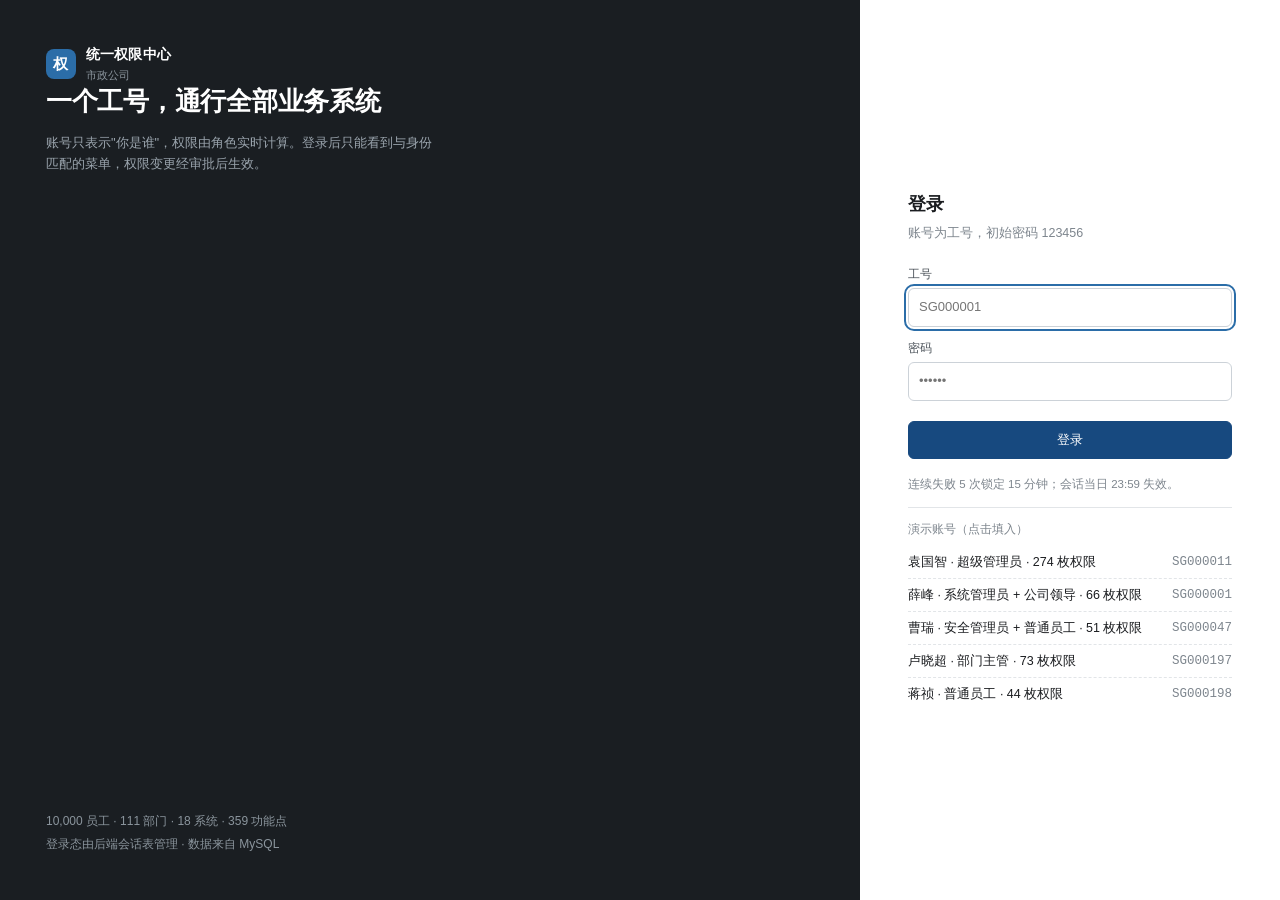
==== commit 3b07eb4b: "feat: 完成最终版-包含111个真实部门、274项精准权限、三权分立、角色直授/剥夺、审计日志闭环，24个JUnit与104个Newman测试全绿" ====
--- a/iam-backend/prototype.html
+++ b/iam-backend/prototype.html
@@ -177,6 +177,7 @@
 
 /* ---------- KPI 条 ---------- */
 .kpis{display:grid;grid-template-columns:repeat(4,minmax(0,1fr));border:1px solid var(--line);background:var(--surface);border-radius:10px;overflow:hidden}
+.kpis.with-dept{grid-template-columns:repeat(5,minmax(0,1fr))}
 .kpi{padding:12px 14px;border-right:1px solid var(--line)}
 .kpi:last-child{border-right:0}
 .kpi .k{font-size:11.5px;color:var(--ink-3)}
@@ -313,6 +314,7 @@
   .rail-foot{display:none}
   .grid-2,.grid-2.wide{grid-template-columns:1fr}
   .kpis{grid-template-columns:repeat(2,1fr)}
+  .kpis.with-dept{grid-template-columns:repeat(2,1fr)}
   .login-wrap{grid-template-columns:1fr}
   .login-side{padding:28px}
 }
@@ -367,6 +369,42 @@
   .perm-group-h{font-size:11.5px;color:var(--ink-3);margin-bottom:4px}
   .perm-check{display:flex;align-items:center;gap:8px;padding:4px 0;font-size:12.5px;cursor:pointer}
   .perm-check code{margin-left:auto;font-size:10.5px;color:var(--ink-3);font-family:var(--mono)}
+  .role-current-list{border:1px solid var(--line);border-radius:8px;padding:9px 12px;margin:10px 0}
+  .role-current{display:flex;align-items:center;justify-content:space-between;gap:12px;padding:5px 0}
+  .role-current code{margin-left:7px;font-family:var(--mono);font-size:10.5px;color:var(--ink-3)}
+  .role-checks{display:grid;grid-template-columns:repeat(2,minmax(0,1fr));gap:4px 12px;max-height:180px;overflow:auto;border:1px solid var(--line);border-radius:8px;padding:9px 12px}
+  .role-check{display:flex;align-items:center;gap:8px;font-size:12.5px;padding:4px 0}
+  .role-check code{margin-left:auto;font-family:var(--mono);font-size:10.5px;color:var(--ink-3)}
+  .audit-detail{max-width:480px;white-space:normal;overflow-wrap:anywhere;font-size:12px;line-height:1.6}
+  .app-grid{display:grid;grid-template-columns:repeat(3,minmax(0,1fr));gap:14px}
+  .app-card{
+    position:relative;display:flex;flex-direction:column;min-height:210px;text-align:left;
+    padding:18px;border:1px solid var(--line);border-top:4px solid var(--auth);border-radius:9px;
+    background:var(--surface);color:var(--ink);font:inherit;cursor:pointer;
+    box-shadow:0 5px 16px rgba(25,36,48,.06);transition:transform .16s ease,box-shadow .16s ease
+  }
+  .app-card:hover{transform:translateY(-2px);box-shadow:0 10px 24px rgba(25,36,48,.1)}
+  .app-card:focus-visible{outline:3px solid var(--auth-line);outline-offset:2px}
+  .app-card.im{border-top-color:var(--grant)}
+  .app-card.km{border-top-color:var(--except)}
+  .app-card-top{display:flex;align-items:center;justify-content:space-between;gap:12px}
+  .app-code{
+    display:inline-flex;align-items:center;justify-content:center;min-width:42px;height:30px;
+    padding:0 9px;border-radius:5px;background:var(--auth-bg);color:var(--auth);
+    font-family:var(--mono);font-size:12px;font-weight:700;letter-spacing:.08em
+  }
+  .app-card.im .app-code{background:var(--grant-bg);color:var(--grant)}
+  .app-card.km .app-code{background:var(--except-bg);color:var(--except)}
+  .app-card h2{margin:22px 0 7px;font-size:18px;line-height:1.35;font-weight:650}
+  .app-card p{margin:0;color:var(--ink-3);font-size:12.5px;line-height:1.7}
+  .app-card-foot{margin-top:auto;padding-top:16px;color:var(--auth);font-size:12px;font-weight:600}
+  .app-perm-list{list-style:none;margin:0;padding:0}
+  .app-perm-item{display:grid;grid-template-columns:minmax(0,1fr) auto;gap:16px;align-items:center;padding:12px 14px;border-bottom:1px solid var(--line)}
+  .app-perm-item:last-child{border-bottom:0}
+  .app-perm-item p{margin:0 0 4px;font-size:13px;line-height:1.65}
+  .app-perm-item code{font-family:var(--mono);font-size:10.5px;color:var(--ink-3)}
+  .app-action{min-width:54px;text-align:center}
+  @media(max-width:900px){.app-grid{grid-template-columns:1fr}.app-card{min-height:170px}}
 </style>
 </head>
 <body>
@@ -408,9 +446,10 @@
  * 若要连接云服务器，只需将 API_BASE_URL 修改为
  * http://<服务器公网IP>:8080 即可
  * ============================================================ */
-const API_BASE_URL = 'http://127.0.0.1:8080';
+const API_BASE_URL = 'http://1.92.155.119:8080';
 
 const SESSION_KEY = 'iam_session';
+const APPLICATIONS_MENU = { path: '/applications', label: '应用软件', perm: '' };
 const state = {
   sessionId: '',
   user: null,
@@ -530,18 +569,18 @@
     '</div><div style="font-size:12px;color:#8b959d;line-height:1.9">10,000 员工 · 111 部门 · 18 系统 · 359 功能点<br>登录态由后端会话表管理 · 数据来自 MySQL</div></div>' +
     '<div class="login-form"><h2>登录</h2><div class="sub">账号为工号，初始密码 123456</div>' +
     '<div id="lgErr" class="lg-err"' + (message ? '' : ' hidden') + '>' + escapeHtml(message || '') + '</div>' +
-    '<label class="lg-label">工号</label><input id="lgAcc" class="inp" placeholder="SG900001" autocomplete="username">' +
+    '<label class="lg-label">工号</label><input id="lgAcc" class="inp" placeholder="SG000001" autocomplete="username">' +
     '<label class="lg-label">密码</label><input id="lgPwd" class="inp" type="password" placeholder="••••••" autocomplete="current-password">' +
     '<button class="btn pri" id="lgBtn" style="margin-top:8px;justify-content:center;padding:8px">登录</button>' +
     '<div class="login-note">连续失败 5 次锁定 15 分钟；会话当日 23:59 失效。</div>' +
     '<div class="rule"></div><div class="sec-t">演示账号（点击填入）</div><div id="lgList"></div></div></div>';
 
   const accounts = [
-    { account: 'SG900001', label: '系统管理员', desc: '20 枚权限' },
-    { account: 'SG000101', label: '技术部主管', desc: '9 枚权限' },
-    { account: 'SG000102', label: '技术部员工', desc: '2 枚权限' },
-    { account: 'SG000103', label: '财务部员工', desc: '2 枚权限' },
-    { account: 'SG000108', label: '财务部主管', desc: '9 枚权限' }
+    { account: 'SG000011', label: '袁国智 · 超级管理员', desc: '274 枚权限' },
+    { account: 'SG000001', label: '薛峰 · 系统管理员 + 公司领导', desc: '66 枚权限' },
+    { account: 'SG000047', label: '曹瑞 · 安全管理员 + 普通员工', desc: '51 枚权限' },
+    { account: 'SG000197', label: '卢晓超 · 部门主管', desc: '73 枚权限' },
+    { account: 'SG000198', label: '蒋祯 · 普通员工', desc: '44 枚权限' }
   ];
   const box = el('lgList');
   accounts.forEach(a => {
@@ -601,15 +640,17 @@
   buildNav();
 
   const hashPath = location.hash.replace(/^#/, '');
-  const target = state.menus.find(m => m.path === hashPath) || state.menus[0];
-  if (target) { openMenu(target.path); }
+  const target = state.menus.find(m => m.path === hashPath)
+    || (hashPath.startsWith('/applications/') ? APPLICATIONS_MENU : null)
+    || state.menus[0]
+    || APPLICATIONS_MENU;
+  if (target) { openMenu(hashPath.startsWith('/applications/') ? hashPath : target.path); }
   else { el('view').innerHTML = '<div class="panel"><div class="panel-b muted">当前账号没有任何可访问菜单。</div></div>'; }
 }
 
 function buildNav() {
   const nav = el('nav');
   nav.innerHTML = '';
-  if (!state.menus.length) { return; }
 
   const group = document.createElement('div');
   group.className = 'nav-g';
@@ -623,20 +664,36 @@
     group.appendChild(b);
   });
   nav.appendChild(group);
+
+  const applications = document.createElement('div');
+  applications.className = 'nav-g';
+  applications.innerHTML = '<div class="nav-t">业务应用</div>';
+  const button = document.createElement('button');
+  button.className = 'nav-i';
+  button.dataset.path = APPLICATIONS_MENU.path;
+  button.textContent = APPLICATIONS_MENU.label;
+  button.addEventListener('click', () => openMenu(APPLICATIONS_MENU.path));
+  applications.appendChild(button);
+  nav.appendChild(applications);
 }
 
 async function openMenu(path) {
   state.active = path;
   if (location.hash !== '#' + path) { history.replaceState(null, '', '#' + path); }
+  const navPath = path.startsWith('/applications/') ? APPLICATIONS_MENU.path : path;
   document.querySelectorAll('.nav-i').forEach(b => {
-    if (b.dataset.path === path) { b.setAttribute('aria-current', 'true'); }
+    if (b.dataset.path === navPath) { b.setAttribute('aria-current', 'true'); }
     else { b.removeAttribute('aria-current'); }
   });
 
-  const menu = state.menus.find(m => m.path === path) || { path, label: path, perm: '' };
+  const menu = state.menus.find(m => m.path === path)
+    || (path.startsWith('/applications') ? APPLICATIONS_MENU : { path, label: path, perm: '' });
   el('view').innerHTML = '<div class="loading">加载中…</div>';
 
-  const renderer = views[path];
+  const renderer = views[path]
+    || (path.startsWith('/applications/')
+      ? () => renderApplicationDetail(path.slice('/applications/'.length))
+      : null);
   if (!renderer) {
     el('view').innerHTML = pageHead(menu.label, '该菜单暂未实现页面。') +
       '<div class="panel"><div class="empty">接口已就绪，页面待接入。</div></div>';
@@ -659,7 +716,9 @@
   '/approvals': renderApprovals,
   '/roles': renderRoles,
   '/permissions': renderPermissions,
-  '/report': renderReport
+  '/audits': renderAudits,
+  '/report': renderReport,
+  '/applications': renderApplications
 };
 
 function pageHead(title, lead) {
@@ -771,11 +830,12 @@
 
   el('view').innerHTML =
     pageHead('我的权限', '实时计算：角色权限 ∪ 审批产生的直接权限。') +
-    '<div class="kpis">' +
+    '<div class="kpis with-dept">' +
       '<div class="kpi"><div class="k">权限码</div><div class="v">' + state.permissions.length + '<small>枚</small></div><div class="d">后端计算</div></div>' +
       '<div class="kpi"><div class="k">角色</div><div class="v">' + state.roles.length + '<small>个</small></div><div class="d">' + (state.roles.join(' / ') || '无') + '</div></div>' +
       '<div class="kpi"><div class="k">可见菜单</div><div class="v">' + state.menus.length + '<small>项</small></div><div class="d">按权限过滤</div></div>' +
       '<div class="kpi"><div class="k">账号</div><div class="v" style="font-size:15px;margin-top:6px">' + escapeHtml(d.user.account) + '</div><div class="d">' + escapeHtml(d.user.name) + '</div></div>' +
+      '<div class="kpi"><div class="k">所属部门</div><div class="v" style="font-size:13px;line-height:1.55;margin-top:4px">' + escapeHtml(d.user.departmentPath || '未设置部门') + '</div><div class="d">#' + escapeHtml(d.user.departmentId || '—') + '</div></div>' +
     '</div>' +
     '<div class="grid-2" style="margin-top:14px">' +
       '<div class="panel"><div class="panel-h"><h2>权限码</h2><span class="hint">' + state.permissions.length + ' 枚</span></div>' +
@@ -788,16 +848,19 @@
 
 /* ---------------- 直接授权弹窗 ---------------- */
 async function openGrantModal(user) {
-  const [allRes, directRes] = await Promise.all([
+  const [allRes, directRes, roleRes] = await Promise.all([
     api('/api/permissions'),
-    api('/api/users/' + user.id + '/permissions')
+    api('/api/users/' + user.id + '/permissions'),
+    api('/api/users/' + user.id + '/roles')
   ]);
 
   if (allRes.code !== 0) { toast(allRes.message || '加载权限清单失败', 'err'); return; }
   if (directRes.code !== 0) { toast(directRes.message || '加载用户直接权限失败', 'err'); return; }
+  if (roleRes.code !== 0) { toast(roleRes.message || '加载用户角色失败', 'err'); return; }
 
   const all = allRes.data || [];
   const checked = new Set((directRes.data || []).map(p => String(p.id)));
+  const assignedRoles = (roleRes.data || []).filter(r => r.checked);
   const groups = {};
   all.forEach(p => {
     const key = p.sysName || '其他';
@@ -813,6 +876,13 @@
       '<code>' + escapeHtml(p.permCode) + '</code></label>'
     ).join('') + '</div>'
   ).join('');
+  const roleHtml = assignedRoles.map(role =>
+    '<div class="role-current"><span><b>' + escapeHtml(role.name) + '</b>' +
+    '<code>' + escapeHtml(role.code) + '</code></span>' +
+    (can('ROLE:ASSIGN')
+      ? '<button class="btn sm danger" data-remove-role="' + role.id + '">移除角色</button>'
+      : '') + '</div>'
+  ).join('');
 
   const mask = document.createElement('div');
   mask.className = 'modal-mask';
@@ -822,6 +892,8 @@
     '<div class="modal-body">' +
       '<div class="form-error" id="mErr" hidden></div>' +
       '<div class="muted" style="font-size:12px;line-height:1.7">这里只管理"直接授权"（例外授予）；角色带来的权限不在此处显示。保存后该用户会被强制下线。</div>' +
+      (can('ROLE:ASSIGN') ? '<div class="role-current-list"><div class="perm-group-h">当前角色 · 可快捷剥夺</div>' +
+        (roleHtml || '<div class="muted">暂无角色</div>') + '</div>' : '') +
       '<div class="perm-groups">' + groupsHtml + '</div>' +
     '</div>' +
     '<div class="modal-foot"><span class="muted" id="grantCount" style="margin-right:auto"></span>' +
@@ -838,6 +910,22 @@
   };
   mask.querySelectorAll('input[data-perm-id]').forEach(cb => cb.addEventListener('change', updateCount));
   updateCount();
+
+  mask.querySelectorAll('[data-remove-role]').forEach(button => {
+    button.addEventListener('click', async () => {
+      const roleId = Number(button.dataset.removeRole);
+      button.disabled = true;
+      const result = await api('/api/users/' + user.id + '/roles/' + roleId, { method: 'DELETE' });
+      button.disabled = false;
+      if (result.code !== 0) {
+        toast(result.message || '剥夺角色失败', 'err');
+        return;
+      }
+      close();
+      toast('角色已剥夺，该用户会话已失效', 'ok');
+      openMenu('/users');
+    });
+  });
 
   mask.querySelector('#mSave').addEventListener('click', async () => {
     const ids = Array.from(mask.querySelectorAll('input[data-perm-id]:checked'))
@@ -867,6 +955,125 @@
 }
 
 /* ---------------- 用户管理 ---------------- */
+async function openUserEditModal(user) {
+  const [res, rolesRes] = await Promise.all([
+    api('/api/departments'),
+    api('/api/users/' + user.id + '/roles')
+  ]);
+  if (res.code !== 0) { toast(res.message || '加载部门列表失败', 'err'); return; }
+  if (rolesRes.code !== 0) { toast(rolesRes.message || '加载用户角色失败', 'err'); return; }
+
+  const departments = res.data || [];
+  const roles = rolesRes.data || [];
+  const canAssignRole = can('ROLE:ASSIGN');
+  const roleChecks = roles.map(role =>
+    '<label class="role-check"><input type="checkbox" data-ue-role-id="' + role.id + '"' +
+    (role.checked ? ' checked' : '') + (canAssignRole ? '' : ' disabled') + '>' +
+    '<span>' + escapeHtml(role.name) + '</span><code>' + escapeHtml(role.code) + '</code></label>'
+  ).join('');
+  const mask = document.createElement('div');
+  mask.className = 'modal-mask';
+  mask.innerHTML = '<div class="modal" style="width:min(680px,100%)">' +
+    '<div class="modal-head"><h3>编辑用户 · ' + escapeHtml(user.name) + '</h3>' +
+    '<button class="modal-close" data-close>×</button></div>' +
+    '<div class="modal-body"><div class="form-error" id="ueErr" hidden></div>' +
+      '<div class="mfield"><label>工号</label><input class="inp" value="' +
+        escapeHtml(user.account) + '" readonly></div>' +
+      '<div class="mfield"><label>姓名 *</label><input class="inp" id="ueName" value="' +
+        escapeHtml(user.name) + '"></div>' +
+      '<div class="mfield"><label>手机号</label><input class="inp" id="uePhone" value="' +
+        escapeHtml(user.phone || '') + '"></div>' +
+      '<div class="mfield"><label>搜索部门</label><input class="inp" id="ueDeptSearch" ' +
+        'placeholder="输入总公司、分公司或部门名称过滤"></div>' +
+      '<div class="mfield"><label>所属部门 *</label><select class="inp" id="ueDept"></select>' +
+        '<div class="help">按“总公司 / 分公司 / 部门”完整路径展示；同名部门请核对上级。</div></div>' +
+      '<div class="mfield"><label>角色分配</label><div class="role-checks">' + roleChecks + '</div>' +
+        '<div class="help">' + (canAssignRole
+          ? '保存用户资料时会按勾选项全量覆盖角色。'
+          : '当前账号没有 ROLE:ASSIGN，角色仅可查看。') + '</div></div>' +
+    '</div>' +
+    '<div class="modal-foot"><button class="btn" data-close>取消</button>' +
+    '<button class="btn pri" id="ueSave">保存修改</button></div></div>';
+
+  document.body.appendChild(mask);
+  const close = () => mask.remove();
+  mask.querySelectorAll('[data-close]').forEach(button => button.addEventListener('click', close));
+  mask.addEventListener('click', event => { if (event.target === mask) { close(); } });
+
+  const errorBox = mask.querySelector('#ueErr');
+  const showError = message => {
+    errorBox.hidden = !message;
+    errorBox.textContent = message || '';
+  };
+  const select = mask.querySelector('#ueDept');
+  const search = mask.querySelector('#ueDeptSearch');
+
+  const fillOptions = query => {
+    const keyword = String(query || '').trim().toLowerCase();
+    const selected = String(select.value || user.departmentId || '');
+    const matches = departments.filter(d => {
+      const haystack = `${d.name || ''} ${d.path || ''} ${d.managerName || ''}`.toLowerCase();
+      return !keyword || haystack.indexOf(keyword) >= 0;
+    });
+
+    select.innerHTML = matches.map(d => {
+      const depth = Math.max(0, Number(d.depth) || 0);
+      const prefix = '　'.repeat(depth);
+      const path = d.path || d.name;
+      return '<option value="' + d.id + '">' + escapeHtml(prefix + d.name + ' · ' + path) + '</option>';
+    }).join('');
+
+    if (!matches.length) {
+      select.innerHTML = '<option value="">没有匹配的部门</option>';
+      return;
+    }
+    if (matches.some(d => String(d.id) === selected)) {
+      select.value = selected;
+    } else {
+      select.value = String(matches[0].id);
+    }
+  };
+
+  fillOptions('');
+  search.addEventListener('input', () => fillOptions(search.value));
+
+  mask.querySelector('#ueSave').addEventListener('click', async () => {
+    const button = mask.querySelector('#ueSave');
+    const name = mask.querySelector('#ueName').value.trim();
+    const phone = mask.querySelector('#uePhone').value.trim();
+    const departmentId = Number(select.value);
+    showError('');
+    if (!name) { showError('姓名不能为空'); return; }
+    if (!departmentId) { showError('请选择所属部门'); return; }
+
+    button.disabled = true;
+    button.textContent = '保存中…';
+    let result = await api('/api/users/' + user.id, {
+      method: 'PUT',
+      body: { name, phone, departmentId }
+    });
+    if (result.code === 0 && canAssignRole) {
+      const roleIds = Array.from(mask.querySelectorAll('input[data-ue-role-id]:checked'))
+        .map(item => Number(item.dataset.ueRoleId));
+      result = await api('/api/users/' + user.id + '/roles', {
+        method: 'POST',
+        body: { roleIds }
+      });
+    }
+    button.disabled = false;
+    button.textContent = '保存修改';
+
+    if (result.code !== 0) {
+      showError(result.message || '保存失败');
+      return;
+    }
+    close();
+    toast(canAssignRole ? '用户资料与角色已更新，该用户已被强制下线' : '用户信息与所属部门已更新', 'ok');
+    openMenu('/users');
+  });
+  mask.querySelector('#ueName').focus();
+}
+
 async function renderUsers(menu) {
   const res = await api('/api/users?page=1&size=100');
   if (res.code !== 0) { el('view').innerHTML = deniedCard(res); return; }
@@ -926,15 +1133,7 @@
     btn.addEventListener('click', () => {
       const id = Number(btn.dataset.editUser);
       const u = list.find(x => x.id === id);
-      openFormModal('编辑用户', [
-        { name: 'account', label: '工号', value: u.account, readonly: true },
-        { name: 'name', label: '姓名', required: true, value: u.name },
-        { name: 'phone', label: '手机号', value: u.phone || '' }
-      ], '保存修改', async v => {
-        const r = await api('/api/users/' + id, { method: 'PUT', body: { name: v.name, phone: v.phone } });
-        if (r.code === 0) { toast('用户信息已更新', 'ok'); openMenu('/users'); }
-        return r;
-      });
+      openUserEditModal(u);
     });
   });
 
@@ -974,8 +1173,8 @@
         '<label>申请类型</label>' +
         '<select id="apType" class="inp"><option value="PERM">权限（功能点 × 操作）</option><option value="ROLE">角色</option></select>' +
         '<label>目标 ID</label>' +
-        '<div><input id="apTarget" class="inp" type="number" placeholder="例如 16">' +
-        '<div class="help">角色 ID：1 系统管理员 / 2 部门主管 / 3 普通员工；权限 ID 见「权限目录」。</div></div>' +
+        '<div><input id="apTarget" class="inp" type="number" placeholder="请输入权限编号">' +
+        '<div class="help" id="apTargetHelp">权限编号可先在「权限目录」中查询。</div></div>' +
         '<label>申请理由</label>' +
         '<div><textarea id="apReason" class="inp" style="min-height:64px" placeholder="说明为什么需要，至少 4 个字"></textarea></div>' +
       '</div>' +
@@ -987,6 +1186,15 @@
       '<tbody>' + (rows || '<tr><td colspan="6"><div class="empty">还没有提交过申请</div></td></tr>') + '</tbody></table></div></div>';
 
   el('apSubmit').addEventListener('click', submitApply);
+  const syncTargetHint = () => {
+    const role = el('apType').value === 'ROLE';
+    el('apTarget').placeholder = role ? '请输入角色编号' : '请输入权限编号';
+    el('apTargetHelp').textContent = role
+      ? '请输入纯数字角色编号，提交时由系统校验该角色是否存在。'
+      : '权限编号可先在「权限目录」中查询。';
+  };
+  el('apType').addEventListener('change', syncTargetHint);
+  syncTargetHint();
   el('apReason').addEventListener('keydown', e => {
     if (e.key === 'Enter' && (e.ctrlKey || e.metaKey)) { submitApply(); }
   });
@@ -1005,7 +1213,10 @@
   const targetId = Number(el('apTarget').value);
   const reason = el('apReason').value.trim();
 
-  if (!targetId) { showApplyError('请填写目标 ID'); return; }
+  if (!targetId) {
+    showApplyError(type === 'ROLE' ? '请输入角色编号' : '请输入权限编号');
+    return;
+  }
   if (reason.length < 4) { showApplyError('申请理由至少 4 个字'); return; }
 
   const btn = el('apSubmit');
@@ -1081,6 +1292,38 @@
 
   toast(action === 'APPROVE' ? '审批通过，授权已生效' : '申请已驳回', 'ok');
   openMenu('/approvals');
+}
+
+/* ---------------- 审计日志 ---------------- */
+async function renderAudits() {
+  const res = await api('/api/audits?page=1&size=100');
+  if (res.code !== 0) { el('view').innerHTML = deniedCard(res); return; }
+
+  const actionNames = {
+    ROLE_ASSIGN: '分配角色',
+    ROLE_REMOVE: '剥夺角色',
+    APPLY_DECIDE: '审批申请'
+  };
+  const rows = (res.data.list || []).map(log =>
+    '<tr>' +
+      '<td class="perm-cell">' + log.id + '</td>' +
+      '<td><b>' + escapeHtml(log.operatorName || ('#' + log.operatorId)) + '</b></td>' +
+      '<td><span class="tag plain">' + escapeHtml(actionNames[log.action] || log.action) + '</span>' +
+        '<div class="perm-cell">' + escapeHtml(log.action) + '</div></td>' +
+      '<td>' + escapeHtml(log.targetUserName || ('#' + (log.targetUserId || '—'))) + '</td>' +
+      '<td class="audit-detail">' + escapeHtml(log.detail) + '</td>' +
+      '<td class="perm-cell">' + escapeHtml(log.createdAt || '') + '</td>' +
+    '</tr>'
+  ).join('');
+
+  el('view').innerHTML =
+    pageHead('审计日志', '记录角色分配、角色剥夺与权限申请审批结果。') +
+    '<div class="panel"><div class="panel-h"><h2>操作记录</h2><span class="hint">共 ' +
+      res.data.total + ' 条</span></div>' +
+    '<div class="panel-b flush"><table class="tbl"><thead><tr><th>编号</th><th>操作人</th>' +
+      '<th>动作</th><th>目标用户</th><th>详情</th><th>时间</th></tr></thead><tbody>' +
+      (rows || '<tr><td colspan="6"><div class="empty">暂无审计记录</div></td></tr>') +
+    '</tbody></table></div></div>';
 }
 
 /* ---------------- 角色管理 ---------------- */
@@ -1306,6 +1549,66 @@
   });
 }
 
+/* ---------------- 应用软件 ---------------- */
+const APPLICATION_META = {
+  OA: { className: 'oa', note: '公文流转、流程审批、会议与督办' },
+  IM: { className: 'im', note: '组织通讯录、即时沟通与移动办公' },
+  KM: { className: 'km', note: '知识文档、全文检索与专业资料沉淀' }
+};
+
+async function renderApplications() {
+  const res = await api('/api/applications');
+  if (res.code !== 0) { el('view').innerHTML = deniedCard(res); return; }
+
+  const list = res.data || [];
+  const cards = list.map(app => {
+    const meta = APPLICATION_META[app.sysCode] || { className: '', note: '业务系统权限' };
+    return '<button type="button" class="app-card ' + escapeHtml(meta.className) +
+      '" data-app-code="' + escapeHtml(app.sysCode) + '">' +
+      '<div class="app-card-top"><span class="app-code">' + escapeHtml(app.sysCode) +
+        '</span><span class="hint">个人权限</span></div>' +
+      '<h2>' + escapeHtml(app.sysName) + '</h2>' +
+      '<p>' + escapeHtml(meta.note) + '</p>' +
+      '<div class="app-card-foot">查看我在该系统中的权限</div></button>';
+  }).join('');
+
+  el('view').innerHTML =
+    pageHead('应用软件', '从业务系统出发查看当前账号拥有的具体功能与操作权限。') +
+    '<div class="panel"><div class="panel-h"><h2>业务系统</h2><span class="hint">一期 3 个系统</span></div>' +
+    '<div class="panel-b"><div class="app-grid">' +
+    (cards || '<div class="empty">暂无已接入的应用软件</div>') +
+    '</div></div></div>';
+
+  document.querySelectorAll('[data-app-code]').forEach(card => {
+    card.addEventListener('click', () => openMenu('/applications/' + card.dataset.appCode));
+  });
+}
+
+async function renderApplicationDetail(sysCode) {
+  const code = encodeURIComponent(sysCode);
+  const res = await api('/api/applications/' + code + '/my-permissions');
+  if (res.code !== 0) { el('view').innerHTML = deniedCard(res); return; }
+
+  const data = res.data || {};
+  const permissions = data.permissions || [];
+  const rows = permissions.map(permission =>
+    '<li class="app-perm-item"><div><p>' + escapeHtml(permission.description) + '</p>' +
+    '<code>' + escapeHtml(permission.permCode) + '</code></div>' +
+    '<span class="tag plain app-action">' + escapeHtml(permission.actionName) + '</span></li>'
+  ).join('');
+
+  el('view').innerHTML =
+    pageHeadAction(data.sysName || sysCode, '以下权限已按角色权限与直接授权合并，并转换为可读描述。',
+      '<button class="btn" id="appBack">返回应用列表</button>') +
+    '<div class="panel"><div class="panel-h"><h2>我的权限</h2><span class="hint">共 ' +
+      permissions.length + ' 项</span></div>' +
+    '<div class="panel-b flush"><ul class="app-perm-list">' +
+      (rows || '<li class="empty">当前账号在该系统中暂无业务权限</li>') +
+    '</ul></div></div>';
+
+  el('appBack').addEventListener('click', () => openMenu('/applications'));
+}
+
 /* ---------------- 财务报表 ---------------- */
 async function renderReport(menu) {
   const res = await api('/api/report/cost');
